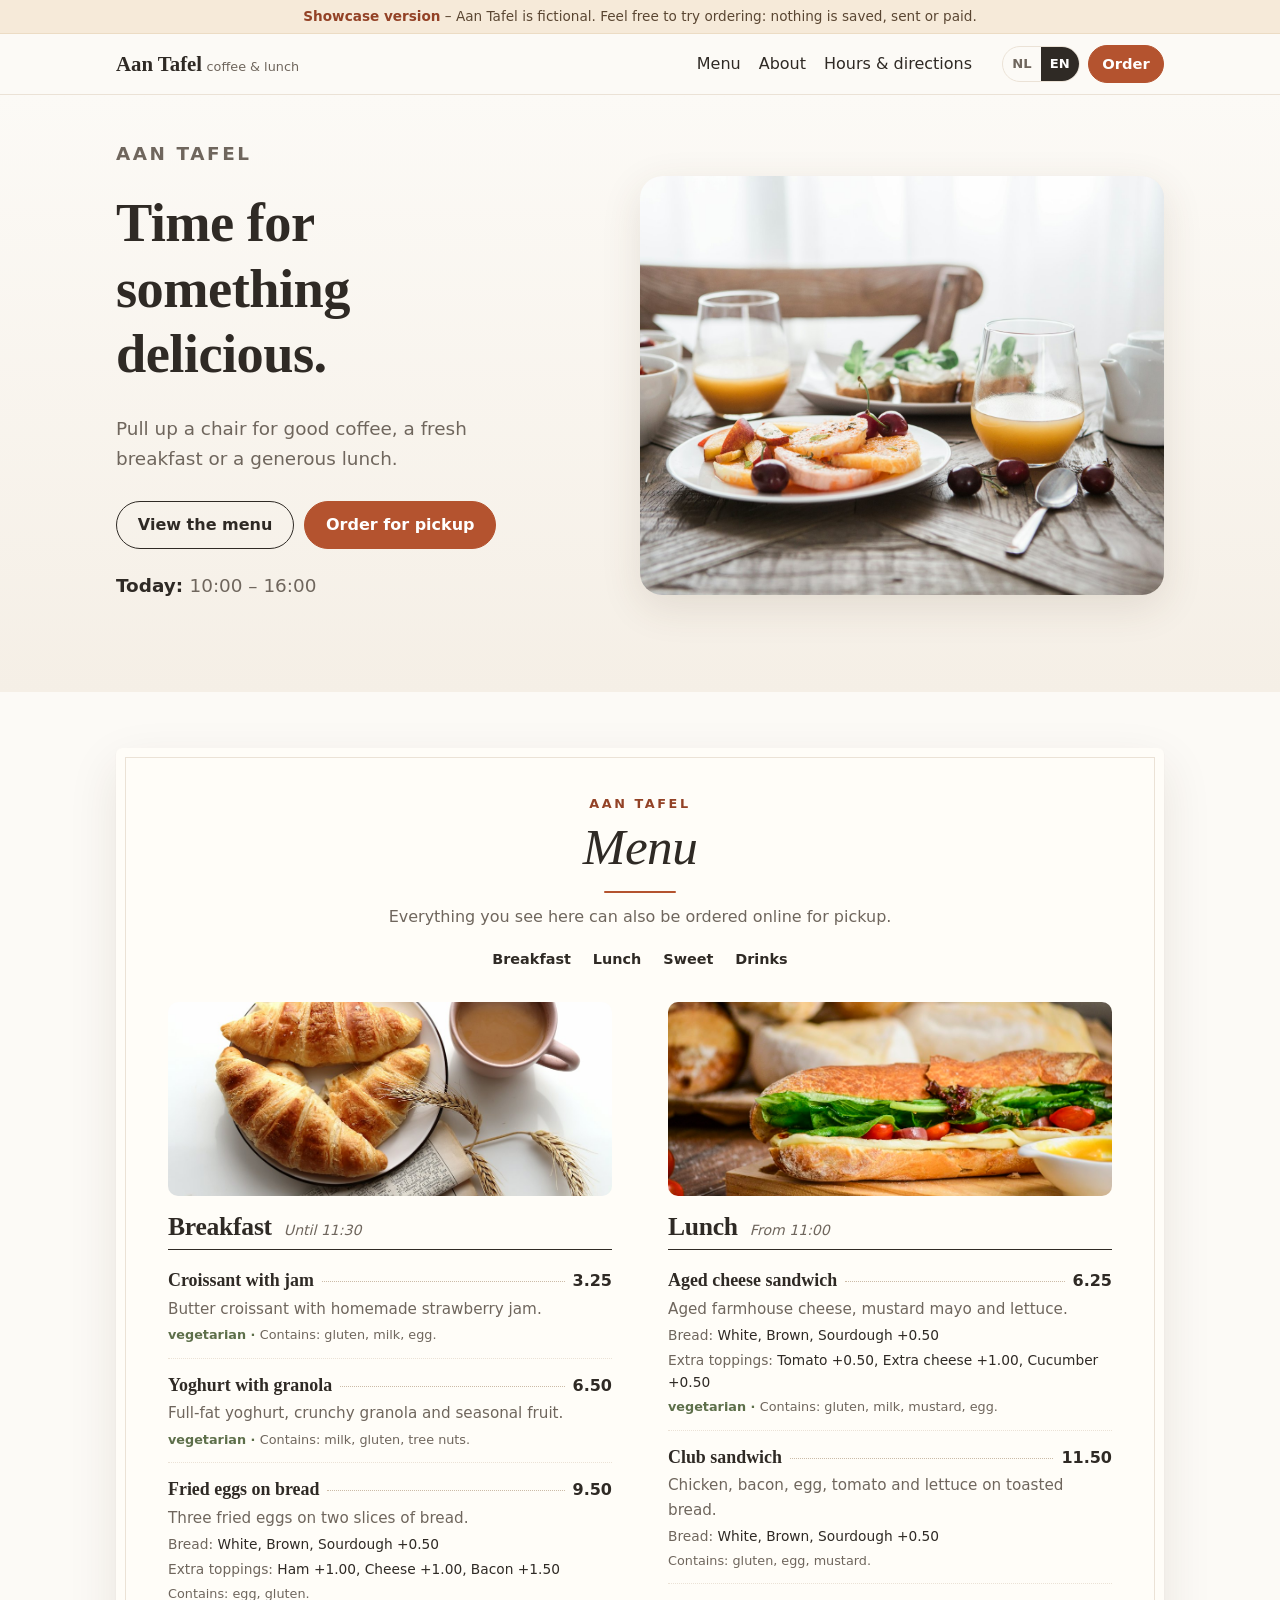
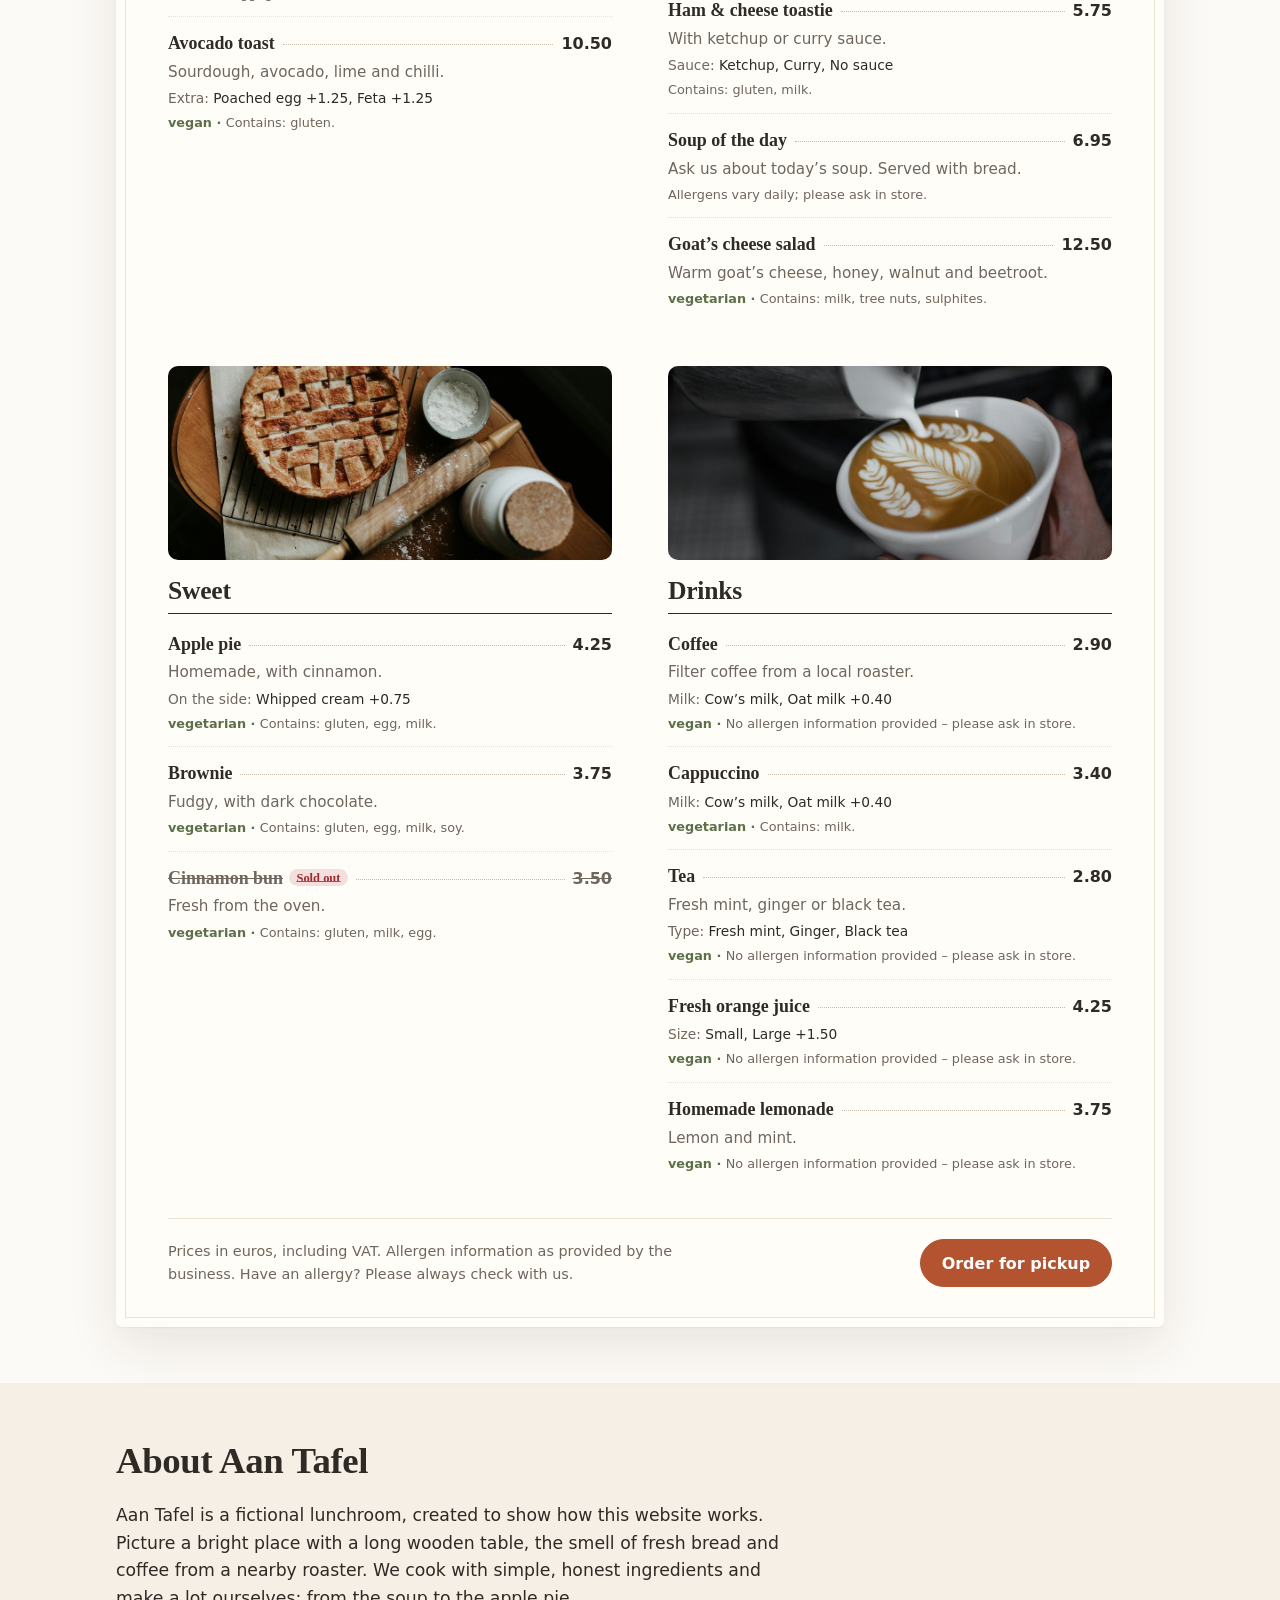
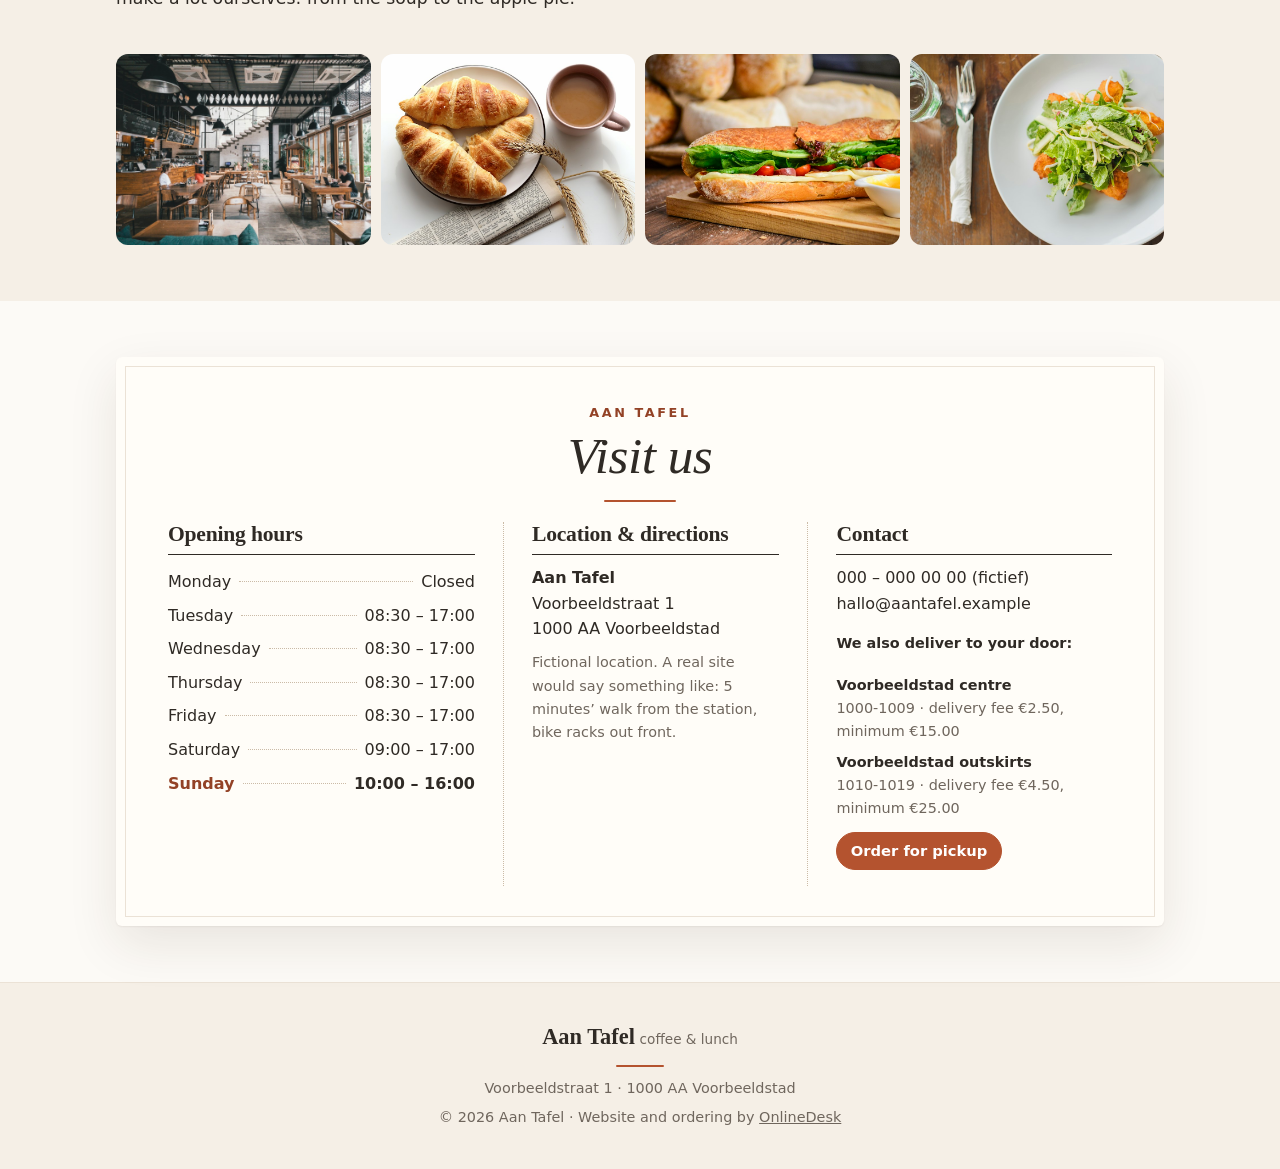
==== index.html @ e5db02d3 "Overgezet van Netlify naar GitHub Pages Co-Authored-By: Claude Opus 5.5 <noreply@anthropic.com>" ====
<!doctype html>
<html lang="nl" class="is-demo">
<head>
  <meta charset="utf-8">
  <meta name="viewport" content="width=device-width, initial-scale=1">
  <title>Aan Tafel – koffie &amp; lunch</title>
  <meta name="description" content="Schuif aan voor goede koffie, een vers ontbijt of een uitgebreide lunch.">
  <meta name="theme-color" content="#faf5ee">
  <link rel="icon" href="./assets/img/favicon.svg" type="image/svg+xml">
  <link rel="stylesheet" href="./assets/css/site.css?v=mvo0zia2">
  <script src="./assets/js/common.js?v=mvo0zia2" defer></script>
  <script src="./assets/js/site.js?v=mvo0zia2" defer></script>
</head>
<body>
  <div id="demo-banner" class="demo-banner" hidden></div>
  <header class="site-header">
    <div class="wrap">
      <a class="brand" data-brand href="./">Aan Tafel</a>
      <nav class="nav" aria-label="Hoofdmenu">
        <a href="#menukaart" data-i18n="nav_menu">Menukaart</a>
        <a href="#over" data-i18n="nav_story">Over ons</a>
        <a href="#info" data-i18n="nav_info">Openingstijden &amp; route</a>
      </nav>
      <div class="header-actions">
        <div class="lang-switch" role="group" aria-label="Taal / Language">
          <button type="button" data-lang="nl" aria-pressed="true">NL</button>
          <button type="button" data-lang="en" aria-pressed="false">EN</button>
        </div>
        <a class="btn btn-primary btn-small" data-href="/bestellen" href="./bestellen" data-i18n="nav_order">Bestellen</a>
      </div>
    </div>
  </header>

  <main>
    <section class="hero" aria-labelledby="hero-title">
      <div class="wrap hero-grid">
        <figure class="hero-photo" id="hero-photo" hidden><img class="hero-img" id="hero-img" alt=""></figure>
        <div>
          <p class="hero-name" id="hero-name">Aan Tafel</p>
          <h1 id="hero-title">Even tijd voor iets lekkers.</h1>
          <p id="hero-intro">Schuif aan voor goede koffie, een vers ontbijt of een uitgebreide lunch.</p>
          <div class="hero-actions">
            <a class="btn" href="#menukaart" data-i18n="btn_menu">Bekijk de menukaart</a>
            <a class="btn btn-primary" data-href="/bestellen" href="./bestellen" data-i18n="btn_order">Bestel voor afhalen</a>
          </div>
          <p class="hero-facts" id="hero-facts"></p>
        </div>
      </div>
    </section>

    <section id="menukaart" aria-labelledby="menu-title">
      <div class="wrap">
        <article class="menu-card">
          <header class="menu-card-head">
            <p class="menu-card-brand" data-brand-plain>Aan Tafel</p>
            <h2 id="menu-title" class="menu-card-title" data-i18n="menu_title">Menukaart</h2>
            <p class="muted" data-i18n="menu_intro"></p>
            <nav class="menu-jump" id="menu-chips" aria-label="Categorieën"></nav>
          </header>
          <div class="menu-columns" id="menu"><p class="muted">…</p></div>
          <footer class="menu-card-foot">
            <p class="small muted"><span data-i18n="prices_note"></span> <span data-i18n="allergens_from_business"></span></p>
            <a class="btn btn-primary" data-href="/bestellen" href="./bestellen" data-i18n="btn_order">Bestel voor afhalen</a>
          </footer>
        </article>
      </div>
    </section>

    <section id="over" class="section-soft" aria-labelledby="story-title">
      <div class="wrap story">
        <div>
          <h2 id="story-title">Over ons</h2>
          <div id="story"></div>
        </div>
        <div>
          <h3 class="sr-only" data-i18n="story_gallery">Sfeerbeelden</h3>
          <div class="gallery" id="gallery"></div>
        </div>
      </div>
    </section>

    <section id="info" class="visit" aria-labelledby="info-title">
      <div class="wrap">
        <article class="menu-card visit-card">
          <header class="menu-card-head">
            <p class="menu-card-brand" data-brand-plain>Aan Tafel</p>
            <h2 id="info-title" class="menu-card-title" data-i18n="visit_title">Kom langs</h2>
          </header>
          <div class="visit-grid">
            <div class="visit-col">
              <h3 class="visit-head" data-i18n="hours">Openingstijden</h3>
              <ul class="hours" id="hours"></ul>
              <div id="closures"></div>
            </div>
            <div class="visit-col">
              <h3 class="visit-head" data-i18n="location">Locatie &amp; route</h3>
              <address id="address"></address>
              <p id="route" class="muted small"></p>
              <p id="route-link"></p>
            </div>
            <div class="visit-col">
              <h3 class="visit-head" data-i18n="contact">Contact</h3>
              <p id="contact"></p>
              <div id="delivery-info"></div>
              <p><a class="btn btn-primary btn-small" data-href="/bestellen" href="./bestellen" data-i18n="btn_order">Bestel voor afhalen</a></p>
            </div>
          </div>
        </article>
      </div>
    </section>
  </main>

  <footer class="site-footer" id="footer"></footer>
</body>
</html>
---- assets/css/site.css ----
/* Aan Tafel – basisstijl. Mobiel eerst; kleuren als variabelen zodat een
   ondernemer de huisstijl op één plek kan aanpassen. */
:root {
  color-scheme: light;
  --bg: #fcfaf6;
  --surface: #ffffff;
  --paper: #fffdf8;
  --soft: #f5efe6;
  --line: #ebe2d6;
  --ink: #2f2a25;
  --muted: #6f665d;
  --accent: #b4532f;
  --accent-dark: #934226;
  --accent-ink: #ffffff;
  --olive: #5d6f4a;
  --ok: #2f6b3a;
  --warn: #8a5a00;
  --error: #a12a2a;
  --radius: 14px;
  --serif: "Iowan Old Style", "Palatino Linotype", Palatino, "Book Antiqua", Georgia, serif;
  --sans: system-ui, -apple-system, "Segoe UI", Roboto, "Helvetica Neue", Arial, sans-serif;
  --shadow: 0 1px 2px rgba(43, 38, 34, .06), 0 6px 20px rgba(43, 38, 34, .06);
}

*, *::before, *::after { box-sizing: border-box; }
html { -webkit-text-size-adjust: 100%; scroll-behavior: smooth; scroll-padding-top: 72px; }
body {
  margin: 0; background: var(--bg); color: var(--ink);
  font: 16px/1.6 var(--sans); overflow-x: hidden;
}
img { max-width: 100%; display: block; }
a { color: var(--accent-dark); }
h1, h2, h3 { font-family: var(--serif); font-weight: 600; line-height: 1.2; margin: 0 0 .5em; letter-spacing: -.01em; }
h1 { font-size: clamp(2rem, 7vw, 3.4rem); }
h2 { font-size: clamp(1.6rem, 5vw, 2.3rem); }
h3 { font-size: 1.15rem; }
p { margin: 0 0 1em; }
.wrap { width: 100%; max-width: 1080px; margin: 0 auto; padding: 0 16px; }
.muted { color: var(--muted); }
.small { font-size: .9rem; }
.hidden, [hidden] { display: none !important; }
.sr-only { position: absolute; width: 1px; height: 1px; overflow: hidden; clip: rect(0 0 0 0); white-space: nowrap; }
:focus-visible { outline: 3px solid var(--accent); outline-offset: 2px; border-radius: 4px; }

/* knoppen */
.btn {
  display: inline-flex; align-items: center; justify-content: center; gap: .5em;
  min-height: 48px; padding: .7em 1.3em; border-radius: 999px;
  border: 1.5px solid var(--ink); background: transparent; color: var(--ink);
  font: 600 1rem/1.2 var(--sans); text-decoration: none; cursor: pointer;
  transition: background .15s, color .15s, border-color .15s;
}
.btn:hover { background: var(--soft); }
.btn-primary { background: var(--accent); border-color: var(--accent); color: var(--accent-ink); }
.btn-primary:hover { background: var(--accent-dark); border-color: var(--accent-dark); }
.btn-ghost { border-color: transparent; }
.btn-small { min-height: 38px; padding: .4em .9em; font-size: .92rem; }
.btn-block { width: 100%; }
.btn[disabled], .btn[aria-disabled="true"] { opacity: .5; cursor: not-allowed; }
.btn-light { border-color: #fff; color: #fff; }
.btn-light:hover { background: rgba(255, 255, 255, .15); }

/* demo-melding */
.demo-banner {
  background: #f6ead9; color: #5a4632; font-size: .85rem; text-align: center;
  padding: .5em 16px; line-height: 1.4; border-bottom: 1px solid #ecdcc4;
}
.demo-banner strong { color: var(--accent-dark); }

/* kop */
.site-header {
  position: sticky; top: 0; z-index: 20; background: rgba(252, 250, 246, .95);
  backdrop-filter: blur(6px); border-bottom: 1px solid var(--line);
}
.site-header .wrap { display: flex; align-items: center; gap: 12px; min-height: 60px; }
.brand { font-family: var(--serif); font-size: 1.3rem; font-weight: 600; color: var(--ink); text-decoration: none; white-space: nowrap; }
.brand small { font-family: var(--sans); font-weight: 400; font-size: .8rem; color: var(--muted); margin-left: .35em; }
.nav { display: none; gap: 18px; margin-left: auto; }
.nav a { color: var(--ink); text-decoration: none; font-weight: 500; }
.nav a:hover { color: var(--accent-dark); }
.header-actions { margin-left: auto; display: flex; align-items: center; gap: 8px; }
.lang-switch { display: inline-flex; border: 1px solid var(--line); border-radius: 999px; overflow: hidden; }
.lang-switch button {
  border: 0; background: transparent; padding: .35em .7em; font: 600 .82rem var(--sans); color: var(--muted); cursor: pointer; min-height: 34px;
}
.lang-switch button[aria-pressed="true"] { background: var(--ink); color: #fff; }
@media (min-width: 820px) {
  .nav { display: flex; }
  .header-actions { margin-left: 18px; }
}

/* eerste scherm */
.hero { background: linear-gradient(180deg, var(--bg), var(--soft)); padding: 16px 0 40px; }
.hero-grid { display: grid; gap: 24px; align-items: center; }
.hero-photo { margin: 0; border-radius: 22px; overflow: hidden; aspect-ratio: 4 / 3; background: var(--soft); box-shadow: 0 12px 40px rgba(80, 55, 30, .12); }
.hero-photo:empty, .hero-photo[hidden] { display: none; }
.hero-img { width: 100%; height: 100%; object-fit: cover; }
.hero-name { font: 600 .85rem var(--sans); letter-spacing: .14em; text-transform: uppercase; margin-bottom: .8em; color: var(--accent-dark); }
.hero h1 { max-width: 14ch; }
.hero p { font-size: 1.15rem; max-width: 36ch; margin-bottom: 1.5em; color: var(--muted); }
.hero-actions { display: flex; flex-wrap: wrap; gap: 10px; }
.hero-facts { display: flex; flex-wrap: wrap; gap: 6px 18px; margin-top: 22px; font-size: .92rem; color: var(--muted); }
.hero-facts strong { color: var(--ink); }
@media (min-width: 860px) {
  .hero { padding: 48px 0 64px; }
  .hero-grid { grid-template-columns: 1fr 1.1fr; gap: 48px; }
  .hero-photo { order: 2; aspect-ratio: 5 / 4; }
}

/* secties */
section { padding: 56px 0; }
.section-soft { background: var(--soft); }
.section-head { margin-bottom: 24px; }
.section-head p { color: var(--muted); max-width: 60ch; }

/* menukaart */
.chips { display: flex; gap: 8px; overflow-x: auto; padding: 4px 0 12px; scrollbar-width: none; }
.chips::-webkit-scrollbar { display: none; }
.chip {
  flex: none; border: 1.5px solid var(--line); background: var(--surface); color: var(--ink);
  border-radius: 999px; padding: .45em 1em; font: 600 .95rem var(--sans); cursor: pointer; min-height: 40px; text-decoration: none;
}
.chip[aria-current="true"], .chip:hover { border-color: var(--ink); }
.menu-cat { margin-top: 28px; }
.menu-cat > h3 { font-size: 1.5rem; margin-bottom: .2em; }
.menu-cat > .muted { margin-bottom: 12px; }
.order-cat { background: var(--surface); border: 1px solid var(--line); border-radius: var(--radius); overflow: hidden; box-shadow: 0 6px 24px rgba(60, 40, 20, .05); }
.order-cat-img { width: 100%; aspect-ratio: 16 / 5; object-fit: cover; display: block; }
.order-cat-head { display: flex; align-items: baseline; gap: 12px; padding: 16px 16px 4px; }
.order-cat-head h3 { margin: 0; font-size: 1.5rem; }
.order-cat-head .muted { font-style: italic; font-size: .9rem; }
.menu-list { list-style: none; margin: 0; padding: 0; display: grid; }
.dish {
  background: var(--surface); border-bottom: 1px solid var(--line);
  padding: 16px; display: flex; gap: 14px; align-items: flex-start;
}
.dish:last-child { border-bottom: 0; }
.dish-img { order: 2; width: 96px; height: 96px; border-radius: 12px; object-fit: cover; flex: none; background: var(--soft); }
@media (min-width: 760px) { .dish-img { width: 120px; height: 120px; } }
.dish-body { flex: 1; min-width: 0; }
.dish-top { display: flex; justify-content: space-between; gap: 10px; align-items: baseline; }
.dish h4 { font: 600 1.05rem/1.3 var(--sans); margin: 0; }
.price { font-weight: 600; white-space: nowrap; }
.dish p { margin: .25em 0 .4em; color: var(--muted); font-size: .95rem; }
.tags { display: flex; flex-wrap: wrap; gap: 6px; margin: .3em 0; }
.tag { font-size: .78rem; padding: .15em .6em; border-radius: 999px; background: var(--soft); color: var(--ink); }
.tag-diet { background: #e7eddc; color: var(--olive); }
.tag-out { background: #f4dede; color: var(--error); font-weight: 600; }
.allergen-line { font-size: .85rem; color: var(--muted); margin: .2em 0 0; }
.dish-actions { margin-top: 10px; }
.dish.is-out { opacity: .75; }
.menu-note { margin-top: 20px; font-size: .9rem; color: var(--muted); }

/* menukaart als gedrukte kaart */
.menu-card {
  background: var(--paper); border-radius: 6px; padding: 28px 18px 24px; position: relative;
  box-shadow: 0 1px 2px rgba(60, 40, 20, .06), 0 18px 50px rgba(60, 40, 20, .10);
  outline: 1px solid var(--line); outline-offset: -10px;
}
@media (min-width: 760px) { .menu-card { padding: 48px 52px 40px; } }
.menu-card-head { text-align: center; max-width: 560px; margin: 0 auto 28px; }
.menu-card-brand { font: 600 .8rem var(--sans); letter-spacing: .2em; text-transform: uppercase; color: var(--accent-dark); margin-bottom: .4em; }
.menu-card-title { font-size: clamp(2.2rem, 8vw, 3.2rem); font-style: italic; font-weight: 500; margin-bottom: .2em; }
.menu-card-title::after { content: ""; display: block; width: 72px; height: 2px; background: var(--accent); margin: 14px auto 0; border-radius: 2px; }
.menu-jump { display: flex; flex-wrap: wrap; justify-content: center; gap: 4px 18px; margin-top: 14px; }
.menu-jump a { font: 600 .9rem var(--sans); color: var(--ink); text-decoration: none; padding: 6px 2px; border-bottom: 1px solid transparent; }
.menu-jump a:hover { border-bottom-color: var(--accent); }
.menu-columns { display: grid; gap: 36px; }
@media (min-width: 900px) { .menu-columns { grid-template-columns: 1fr 1fr; column-gap: 56px; row-gap: 44px; } }
.menu-section-img { width: 100%; aspect-ratio: 16 / 7; object-fit: cover; border-radius: 10px; margin-bottom: 16px; background: var(--soft); }
.menu-section-head { display: flex; align-items: baseline; gap: 12px; border-bottom: 1.5px solid var(--ink); padding-bottom: 6px; margin-bottom: 4px; }
.menu-section-head h3 { font-size: 1.6rem; margin: 0; }
.menu-section-head span { font-size: .88rem; color: var(--muted); font-style: italic; }
.menu-items { list-style: none; margin: 0; padding: 0; }
.menu-item { padding: 12px 0; border-bottom: 1px dotted var(--line); }
.menu-item:last-child { border-bottom: 0; }
.mi-line { display: flex; align-items: baseline; gap: 8px; }
.mi-name { font-family: var(--serif); font-size: 1.12rem; font-weight: 600; }
.mi-dots { flex: 1; border-bottom: 1.5px dotted #cbbba7; transform: translateY(-4px); min-width: 16px; }
.mi-price { font-weight: 600; font-variant-numeric: tabular-nums; white-space: nowrap; }
.mi-desc { margin: 2px 0 0; color: var(--muted); font-size: .95rem; }
.mi-extra { margin: 3px 0 0; font-size: .86rem; color: var(--ink); }
.mi-extra em { font-style: normal; color: var(--muted); }
.mi-meta { margin: 4px 0 0; font-size: .8rem; color: var(--muted); }
.mi-meta .diet { color: var(--olive); font-weight: 600; }
.menu-item.is-out .mi-name, .menu-item.is-out .mi-price { color: var(--muted); text-decoration: line-through; }
.menu-item .tag-out { margin-left: 6px; vertical-align: 2px; }
.menu-card-foot { margin-top: 32px; padding-top: 20px; border-top: 1px solid var(--line); display: flex; flex-wrap: wrap; gap: 14px; align-items: center; justify-content: space-between; }
.menu-card-foot p { margin: 0; max-width: 60ch; }

/* verhaal + sfeer */
.story { display: grid; gap: 24px; }
.story p { font-size: 1.08rem; max-width: 62ch; }
.gallery { display: grid; grid-template-columns: 1fr 1fr; gap: 10px; }
.gallery img { width: 100%; aspect-ratio: 4 / 3; object-fit: cover; border-radius: 12px; background: var(--soft); }
@media (min-width: 760px) { .gallery { grid-template-columns: repeat(4, 1fr); } }

/* kom langs: zelfde papieren kaart als de menukaart */
.card { background: var(--surface); border: 1px solid var(--line); border-radius: var(--radius); padding: 20px; }
.visit .menu-card-head { margin-bottom: 20px; }
.visit-grid { display: grid; gap: 28px; }
@media (min-width: 860px) {
  .visit-grid { grid-template-columns: 1.1fr 1fr 1fr; gap: 0; }
  .visit-col { padding: 0 28px; }
  .visit-col:first-child { padding-left: 0; }
  .visit-col:last-child { padding-right: 0; }
  .visit-col + .visit-col { border-left: 1px dotted #cbbba7; }
}
.visit-head { font-size: 1.35rem; border-bottom: 1.5px solid var(--ink); padding-bottom: 6px; margin-bottom: 10px; }
.visit address { font-style: normal; margin-bottom: .6em; line-height: 1.6; }
.hours { list-style: none; margin: 0 0 8px; padding: 0; }
.hours li { padding: 4px 0; }
.hours .mi-dots { transform: translateY(-5px); }
.hours li.today { font-weight: 700; }
.hours li.today span:first-child { color: var(--accent-dark); }

/* voettekst */
.site-footer { padding: 36px 0 40px; background: var(--soft); border-top: 1px solid var(--line); font-size: .9rem; color: var(--muted); text-align: center; }
.site-footer .wrap { display: grid; gap: 6px; justify-items: center; }
.footer-brand { font-family: var(--serif); font-size: 1.4rem; font-weight: 600; color: var(--ink); }
.footer-brand small { font-family: var(--sans); font-size: .85rem; font-weight: 400; color: var(--muted); margin-left: .35em; }
.footer-line::before { content: ""; display: block; width: 48px; height: 2px; background: var(--accent); border-radius: 2px; margin: 4px auto 10px; }
.site-footer a { color: var(--muted); }
.cart-bar ~ .site-footer { padding-bottom: 110px; }
@media (min-width: 980px) { .cart-bar ~ .site-footer { padding-bottom: 40px; } }

/* meldingen */
.notice { background: #fff6e0; border: 1px solid #ecd49a; color: #4d3a00; border-radius: 12px; padding: 12px 14px; margin: 12px 0; }
.alert { background: #fbe9e9; border: 1px solid #e7b9b9; color: #6d1717; border-radius: 12px; padding: 12px 14px; margin: 12px 0; }
.success { background: #e7f2e6; border: 1px solid #b6d7b4; color: #1f4a26; border-radius: 12px; padding: 12px 14px; margin: 12px 0; }

/* bestellen */
.order-head { padding: 28px 0 8px; }
.order-layout { display: grid; gap: 24px; padding-bottom: 120px; }
@media (min-width: 980px) {
  .order-layout { grid-template-columns: minmax(0, 1fr) 360px; align-items: start; }
  .cart-panel { position: sticky; top: 76px; }
  .cart-bar { display: none !important; }
}
.sticky-chips { position: sticky; top: 60px; z-index: 10; background: var(--bg); padding-top: 8px; }
.cart-panel { background: var(--surface); border: 1px solid var(--line); border-radius: var(--radius); padding: 18px; }
@media (max-width: 979px) {
  .cart-panel { display: none; }
  .cart-panel.open { display: block; position: fixed; inset: 0; z-index: 40; border-radius: 0; overflow-y: auto; padding: 18px 16px 100px; }
}
.cart-panel-head { display: flex; justify-content: space-between; align-items: center; gap: 10px; }
.cart-lines { list-style: none; margin: 12px 0; padding: 0; }
.cart-line { border-bottom: 1px solid var(--line); padding: 12px 0; }
.cart-line-top { display: flex; justify-content: space-between; gap: 10px; }
.cart-line .opts { font-size: .88rem; color: var(--muted); }
.cart-line-actions { display: flex; align-items: center; gap: 8px; margin-top: 8px; flex-wrap: wrap; }
.cart-line.has-error { background: #fbe9e9; }
.qty { display: inline-flex; align-items: center; border: 1px solid var(--line); border-radius: 999px; }
.qty button { width: 40px; height: 40px; border: 0; background: transparent; font-size: 1.2rem; cursor: pointer; color: var(--ink); }
.qty span { min-width: 2ch; text-align: center; font-weight: 600; }
.totals { width: 100%; border-collapse: collapse; margin: 8px 0; }
.totals td { padding: .25em 0; }
.totals td:last-child { text-align: right; }
.totals .grand td { font-weight: 700; font-size: 1.1rem; border-top: 1px solid var(--line); padding-top: .5em; }
.cart-bar {
  position: fixed; left: 0; right: 0; bottom: 0; z-index: 30; padding: 10px 16px calc(10px + env(safe-area-inset-bottom));
  background: var(--surface); border-top: 1px solid var(--line); box-shadow: 0 -4px 18px rgba(0, 0, 0, .06);
}
.steps { display: flex; gap: 6px; font-size: .85rem; color: var(--muted); margin: 6px 0 14px; }
.steps span[aria-current="step"] { color: var(--ink); font-weight: 700; }

/* formulieren */
.field { margin-bottom: 14px; }
.field label, .field legend { display: block; font-weight: 600; margin-bottom: 4px; }
.field .hint { font-size: .85rem; color: var(--muted); }
input[type=text], input[type=email], input[type=tel], input[type=number], input[type=password], input[type=date], input[type=time], select, textarea {
  width: 100%; min-height: 46px; padding: .6em .8em; border: 1.5px solid var(--line); border-radius: 10px;
  background: #fff; color: var(--ink); font: 1rem var(--sans);
}
textarea { min-height: 80px; resize: vertical; }
input:focus, select:focus, textarea:focus { border-color: var(--ink); outline: none; }
.field.invalid input, .field.invalid select { border-color: var(--error); }
.field .err { color: var(--error); font-size: .88rem; margin-top: 4px; }
fieldset { border: 0; padding: 0; margin: 0 0 14px; }
.choice { display: flex; align-items: center; gap: 10px; padding: 10px 12px; border: 1.5px solid var(--line); border-radius: 10px; margin-bottom: 8px; cursor: pointer; background: #fff; }
.choice:has(input:checked) { border-color: var(--ink); }
.choice input { width: 20px; height: 20px; accent-color: var(--accent); flex: none; }
.choice .grow { flex: 1; }
.choice.disabled { opacity: .5; cursor: not-allowed; }
.slot-grid { display: grid; grid-template-columns: repeat(auto-fill, minmax(84px, 1fr)); gap: 8px; }
.slot-grid button { min-height: 44px; border: 1.5px solid var(--line); background: #fff; border-radius: 10px; font: 600 .95rem var(--sans); cursor: pointer; color: var(--ink); }
.slot-grid button[aria-pressed="true"] { background: var(--ink); color: #fff; border-color: var(--ink); }
.slot-grid button:disabled { text-decoration: line-through; color: var(--muted); cursor: not-allowed; background: var(--soft); }

/* dialoog */
dialog {
  border: 0; padding: 0; width: 100%; max-width: 560px; max-height: 92vh; border-radius: 18px 18px 0 0;
  margin: auto auto 0; background: var(--surface); color: var(--ink);
}
@media (min-width: 640px) { dialog { border-radius: 18px; margin: auto; } }
dialog::backdrop { background: rgba(30, 22, 16, .55); }
.dialog-inner { padding: 20px 18px 0; overflow-y: auto; max-height: calc(92vh - 84px); }
.dialog-foot { padding: 14px 18px calc(14px + env(safe-area-inset-bottom)); border-top: 1px solid var(--line); display: flex; gap: 10px; align-items: center; background: var(--surface); }
.dialog-close { float: right; border: 0; background: var(--soft); width: 40px; height: 40px; border-radius: 50%; font-size: 1.3rem; cursor: pointer; }

/* status */
.status-card { max-width: 640px; margin: 28px auto 120px; }
.status-pill { display: inline-block; padding: .3em .9em; border-radius: 999px; font-weight: 700; font-size: .9rem; background: var(--soft); }
.status-pill.ok { background: #e1efdf; color: var(--ok); }
.status-pill.warn { background: #fff1d6; color: var(--warn); }
.status-pill.err { background: #fbe1e1; color: var(--error); }
.order-number { font-family: var(--serif); font-size: 2rem; font-weight: 600; }
dl.facts { display: grid; grid-template-columns: max-content 1fr; gap: 6px 16px; margin: 12px 0; }
dl.facts dt { color: var(--muted); }
dl.facts dd { margin: 0; font-weight: 600; }
.spinner { width: 18px; height: 18px; border: 3px solid var(--line); border-top-color: var(--accent); border-radius: 50%; display: inline-block; animation: spin 1s linear infinite; vertical-align: -3px; }
@keyframes spin { to { transform: rotate(360deg); } }
@media (prefers-reduced-motion: reduce) { .spinner { animation: none; } html { scroll-behavior: auto; } }

/* testbetaalprovider */
body.sim { background: #e9eef5; font-family: var(--sans); }
.sim-card { max-width: 480px; margin: 40px auto; background: #fff; border-radius: 16px; padding: 24px 20px; box-shadow: var(--shadow); }
.sim-badge { display: inline-block; background: #1d3b66; color: #fff; font-size: .75rem; font-weight: 700; letter-spacing: .08em; padding: .3em .7em; border-radius: 6px; }
.sim-dl { display: grid; grid-template-columns: max-content 1fr; gap: 6px 14px; }
.sim-dl dd { margin: 0; font-weight: 600; }
.sim-actions { display: grid; gap: 8px; margin: 16px 0; }

.flex-1 { flex: 1; }
.cart-panel h2 { font-size: 1.35rem; margin: 0; }
.order-layout section { padding: 0; }
#checkout-view { padding-top: 8px; }
.menu-card section { padding: 0; }

/* afhalen of bezorgen */
.mode-switch { display: grid; grid-template-columns: 1fr 1fr; gap: 8px; }
.mode-switch .choice { flex-direction: column; align-items: flex-start; gap: 2px; margin: 0; }
.mode-switch .choice input { position: absolute; opacity: 0; pointer-events: none; }
.mode-switch .choice:has(input:checked) { border-color: var(--accent); background: #fdf3ee; box-shadow: 0 0 0 1px var(--accent); }
.mode-switch .choice:has(input:focus-visible) { outline: 3px solid var(--accent); outline-offset: 2px; }
.mode-switch strong { font-size: 1.05rem; }
.addr-grid { display: grid; grid-template-columns: 1fr 1fr; gap: 0 10px; }
.addr-grid .field { margin-bottom: 10px; }
.addr-wide { grid-column: 1 / -1; }
@media (min-width: 640px) { .addr-wide { grid-column: auto; } }
.zone-info { margin: 4px 0 0; font-size: .92rem; }
.zone-info.ok { color: var(--ok); }
.zone-info.err { color: var(--error); }
.mode-badge { display: inline-block; font-size: .78rem; font-weight: 700; padding: .15em .6em; border-radius: 999px; background: var(--soft); }
.mode-badge.delivery { background: #e7eddc; color: var(--olive); }

/* Kop op smalle schermen: knoppen op één regel, ondertitel weg voor ruimte. */
.header-actions .btn { white-space: nowrap; }
@media (max-width: 430px) {
  .site-header .brand small { display: none; }
  .site-header .wrap { gap: 8px; }
}

/* Een fieldset is standaard minstens zo breed als zijn inhoud; dan duwt een rij
   dagknoppen de pagina breder dan het scherm. Zo krimpt hij mee en scrollt de rij. */
fieldset { min-width: 0; min-inline-size: 0; }
/* Keuzevakjes binnen een veldgroep blijven flex (niet de blokopmaak van gewone labels). */
.field label.choice { display: flex; margin-bottom: 8px; }
.mode-switch .choice { margin-bottom: 0; }
.mode-switch .choice > * { min-width: 0; }
.addr-grid > .field { min-width: 0; }
/* Rasterkolom van de bestelpagina blijft schermbreed; brede rijen (dagknoppen) scrollen binnen zichzelf. */
.order-layout { grid-template-columns: minmax(0, 1fr); }
.order-layout > * { min-width: 0; }
@media (min-width: 980px) { .order-layout { grid-template-columns: minmax(0, 1fr) 360px; } }
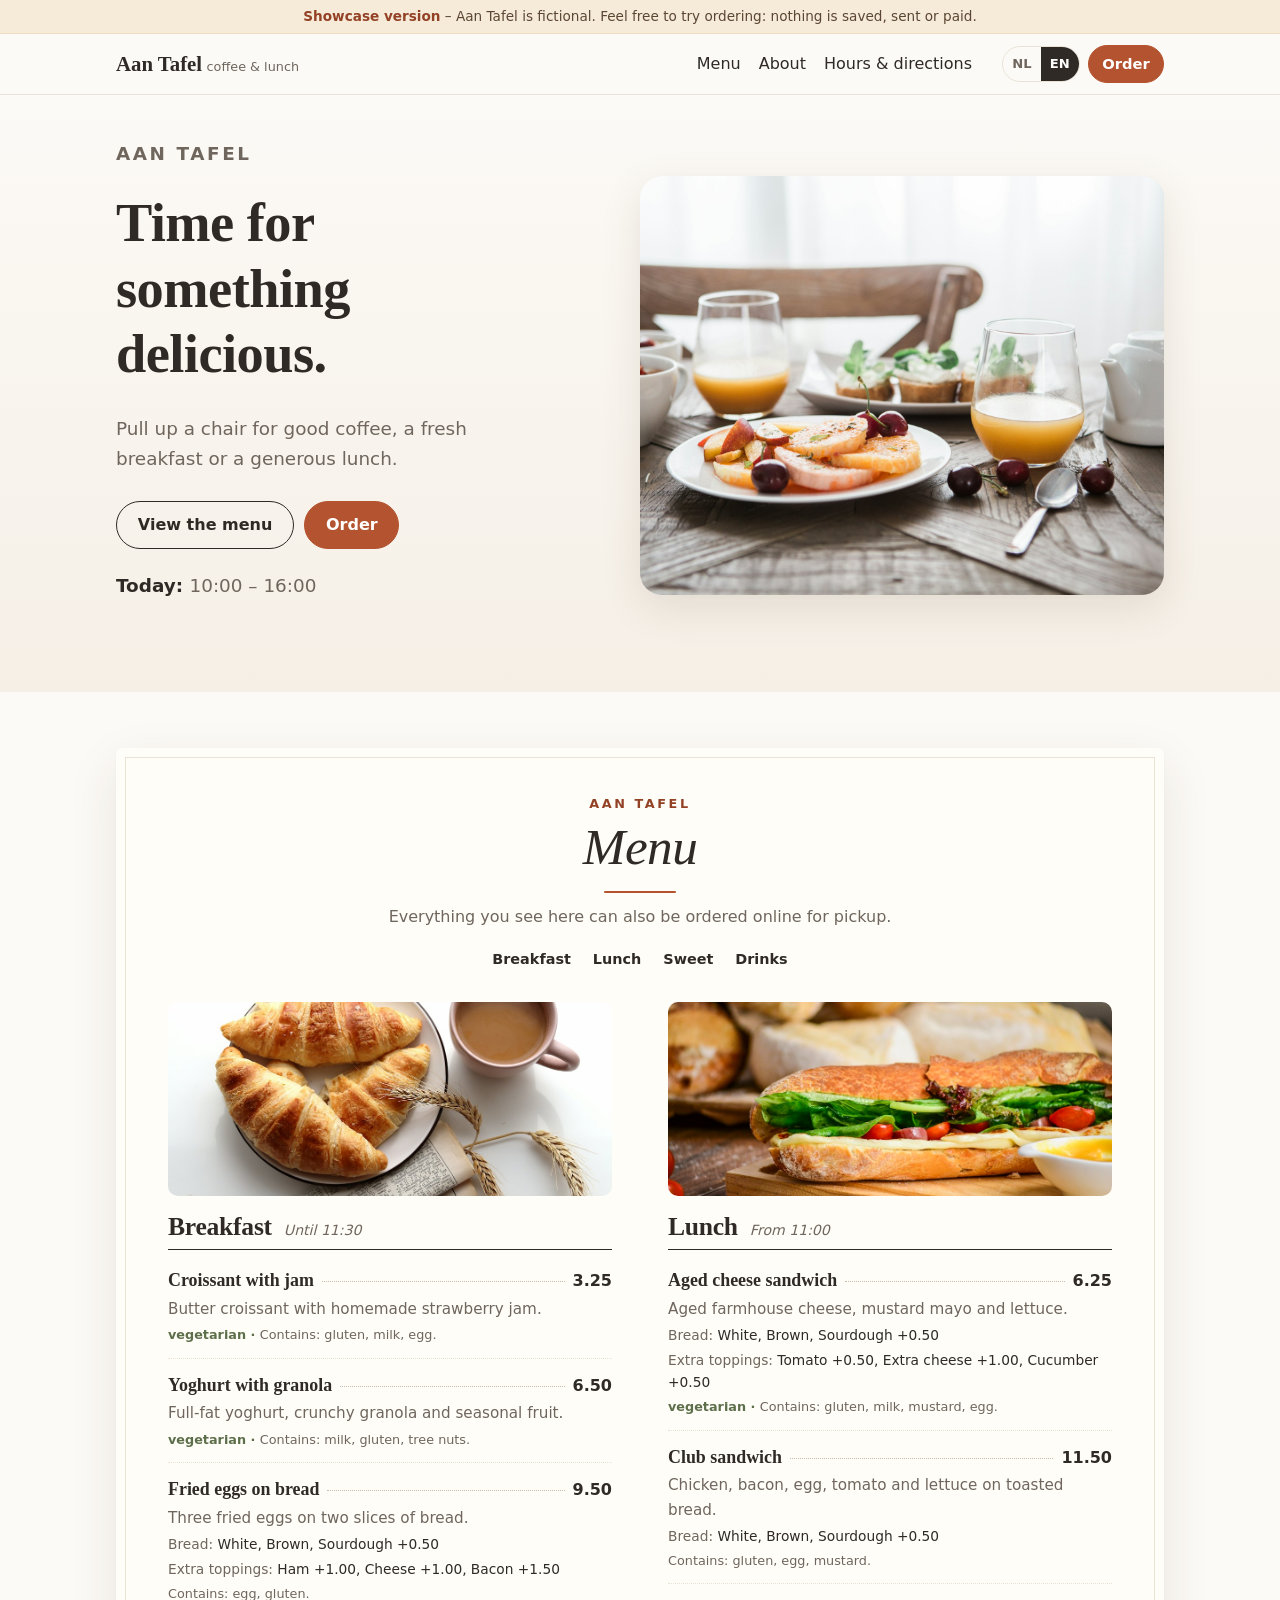
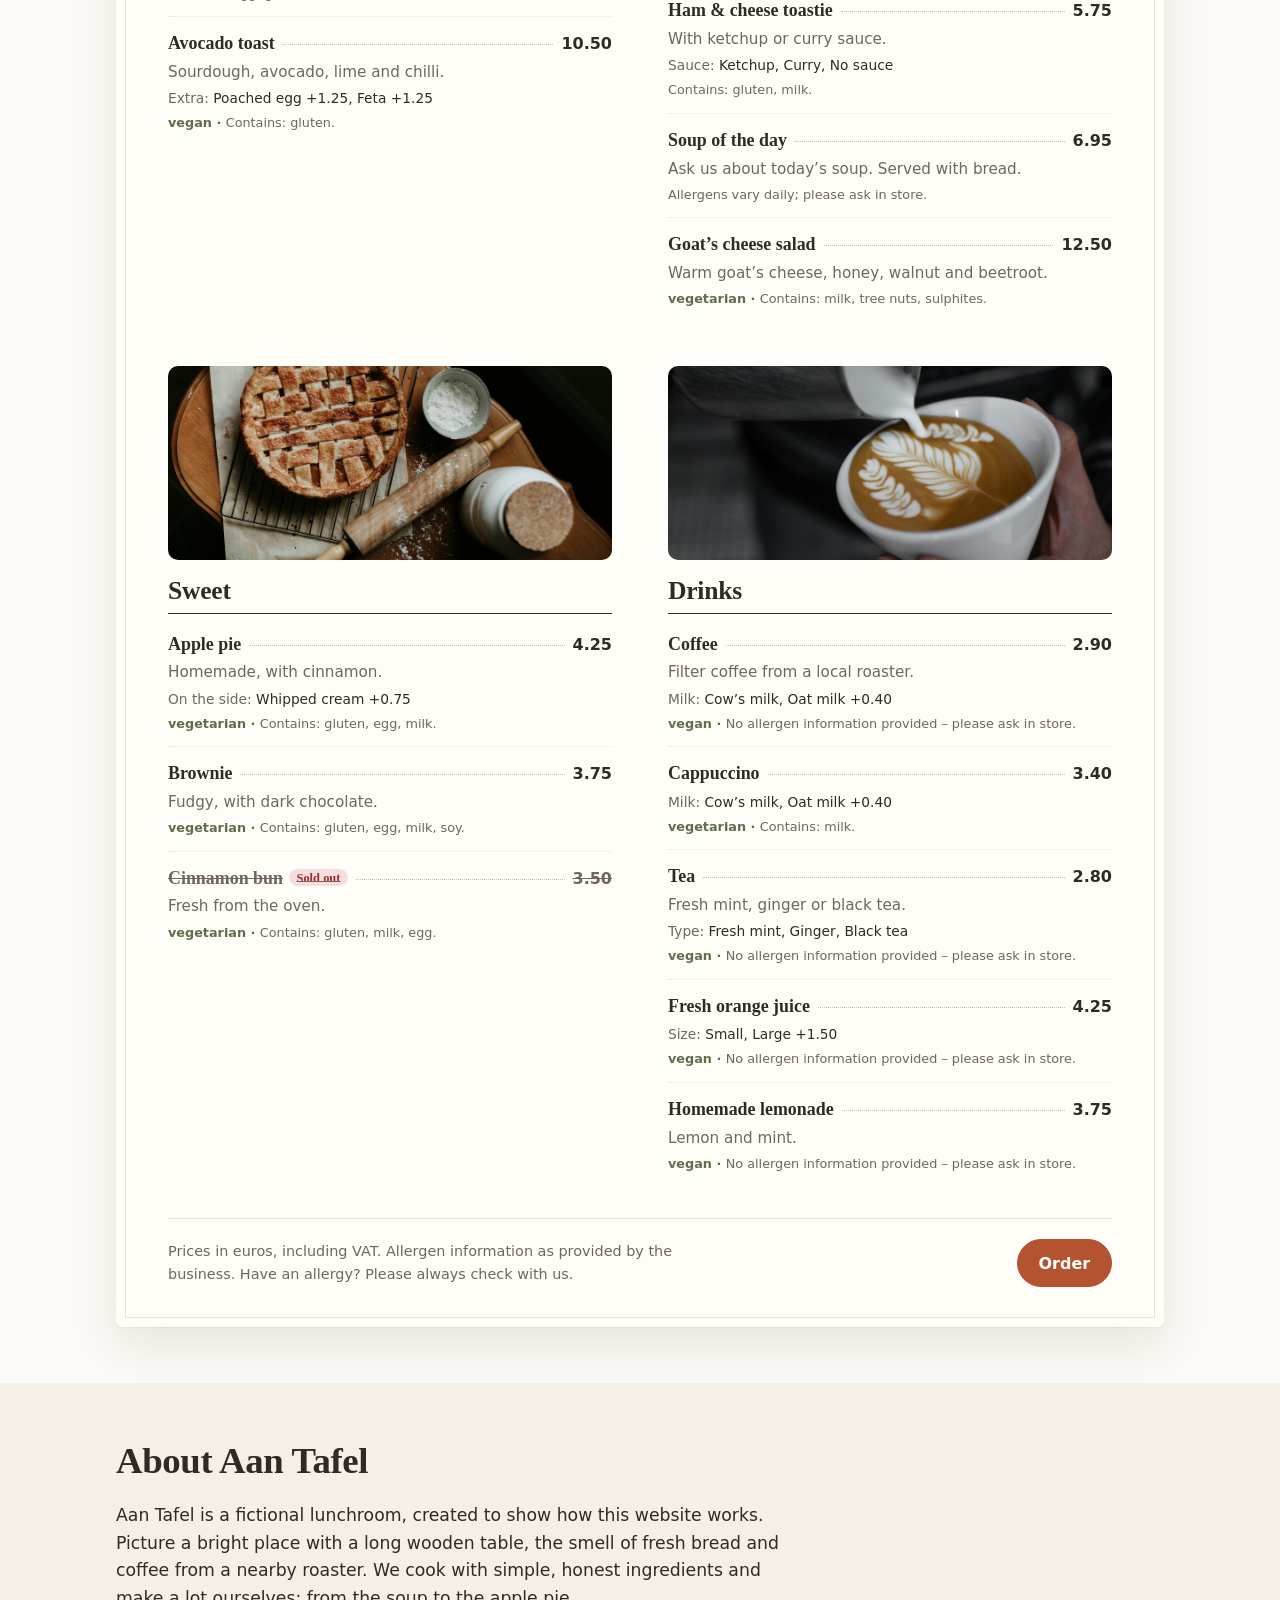
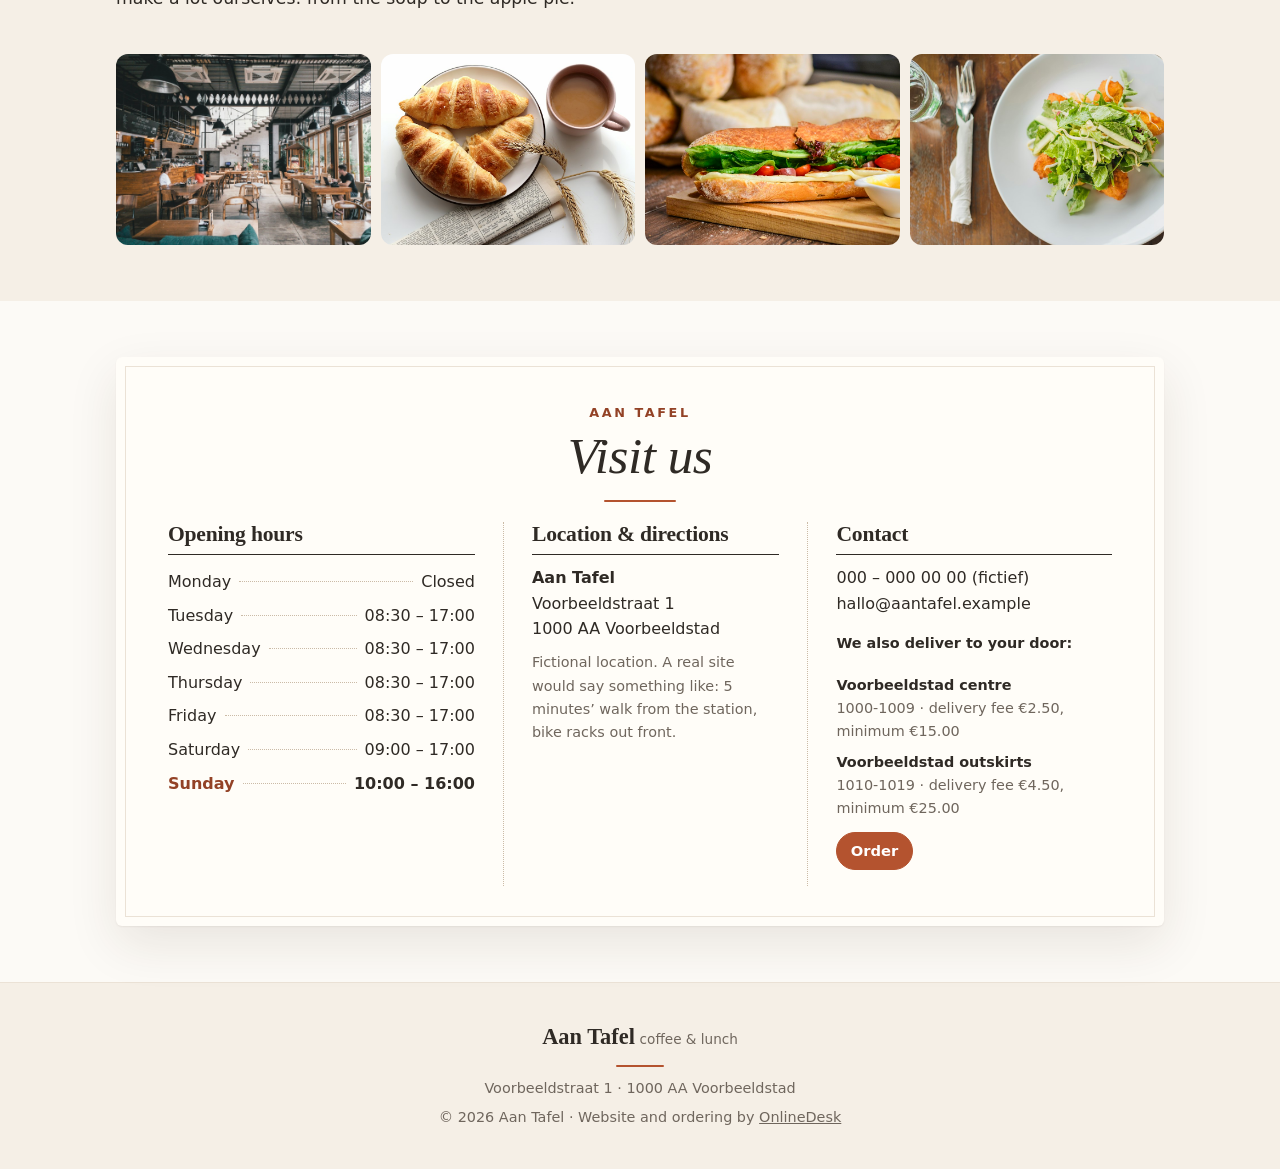
==== commit 75a86f15: "Bestelknop-bedrag, foutmelding bezorgtijd en eerdere keuze afhalen/bezorgen - Bedrag op 'Bestelling " ====
--- a/index.html
+++ b/index.html
@@ -7,9 +7,9 @@
   <meta name="description" content="Schuif aan voor goede koffie, een vers ontbijt of een uitgebreide lunch.">
   <meta name="theme-color" content="#faf5ee">
   <link rel="icon" href="./assets/img/favicon.svg" type="image/svg+xml">
-  <link rel="stylesheet" href="./assets/css/site.css?v=mvo0zia2">
-  <script src="./assets/js/common.js?v=mvo0zia2" defer></script>
-  <script src="./assets/js/site.js?v=mvo0zia2" defer></script>
+  <link rel="stylesheet" href="./assets/css/site.css?v=mw5dnq06">
+  <script src="./assets/js/common.js?v=mw5dnq06" defer></script>
+  <script src="./assets/js/site.js?v=mw5dnq06" defer></script>
 </head>
 <body>
   <div id="demo-banner" class="demo-banner" hidden></div>
--- a/assets/css/site.css
+++ b/assets/css/site.css
@@ -362,3 +362,7 @@
 .order-layout { grid-template-columns: minmax(0, 1fr); }
 .order-layout > * { min-width: 0; }
 @media (min-width: 980px) { .order-layout { grid-template-columns: minmax(0, 1fr) 360px; } }
+/* Keuze afhalen/bezorgen en postcodecheck boven het menu */
+.early-mode { margin-top: 12px; }
+.early-mode .field { margin: 12px 0 0; }
+.early-mode .mode-switch[hidden] + .field { margin-top: 0; }
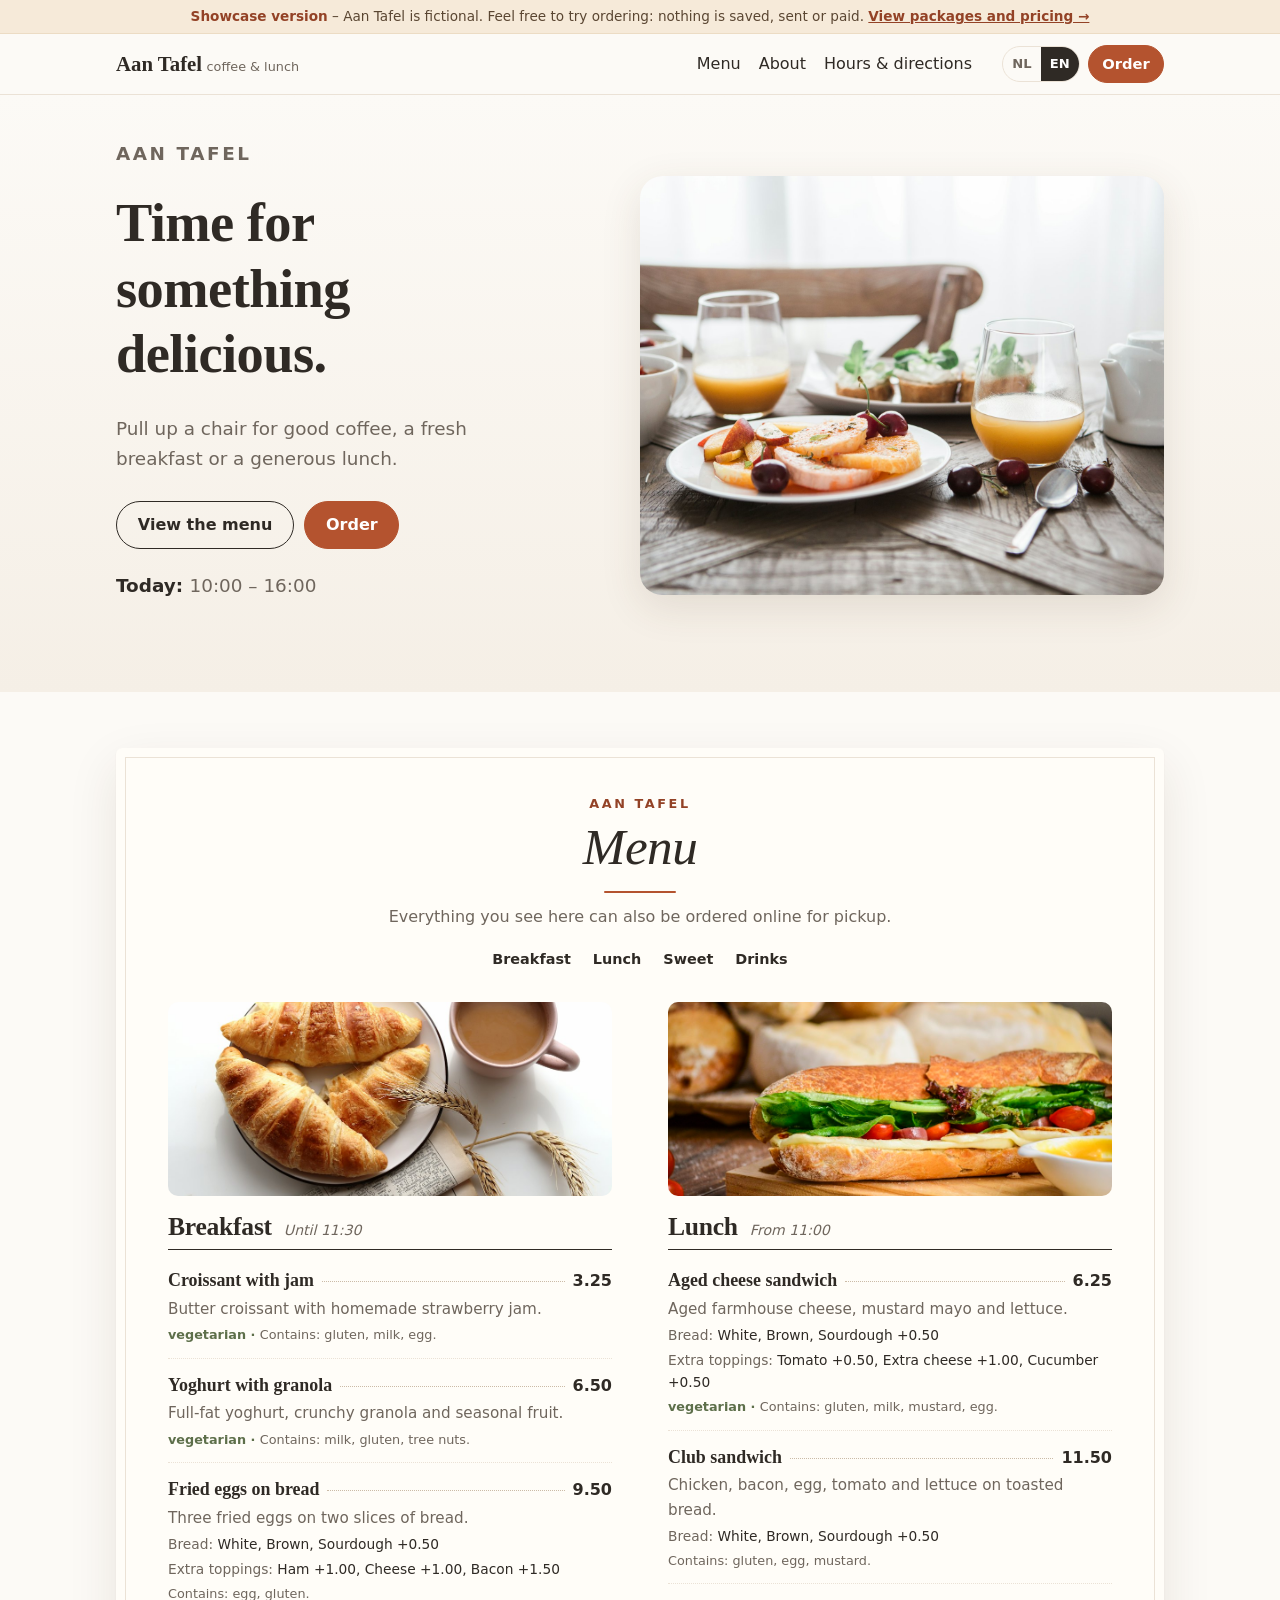
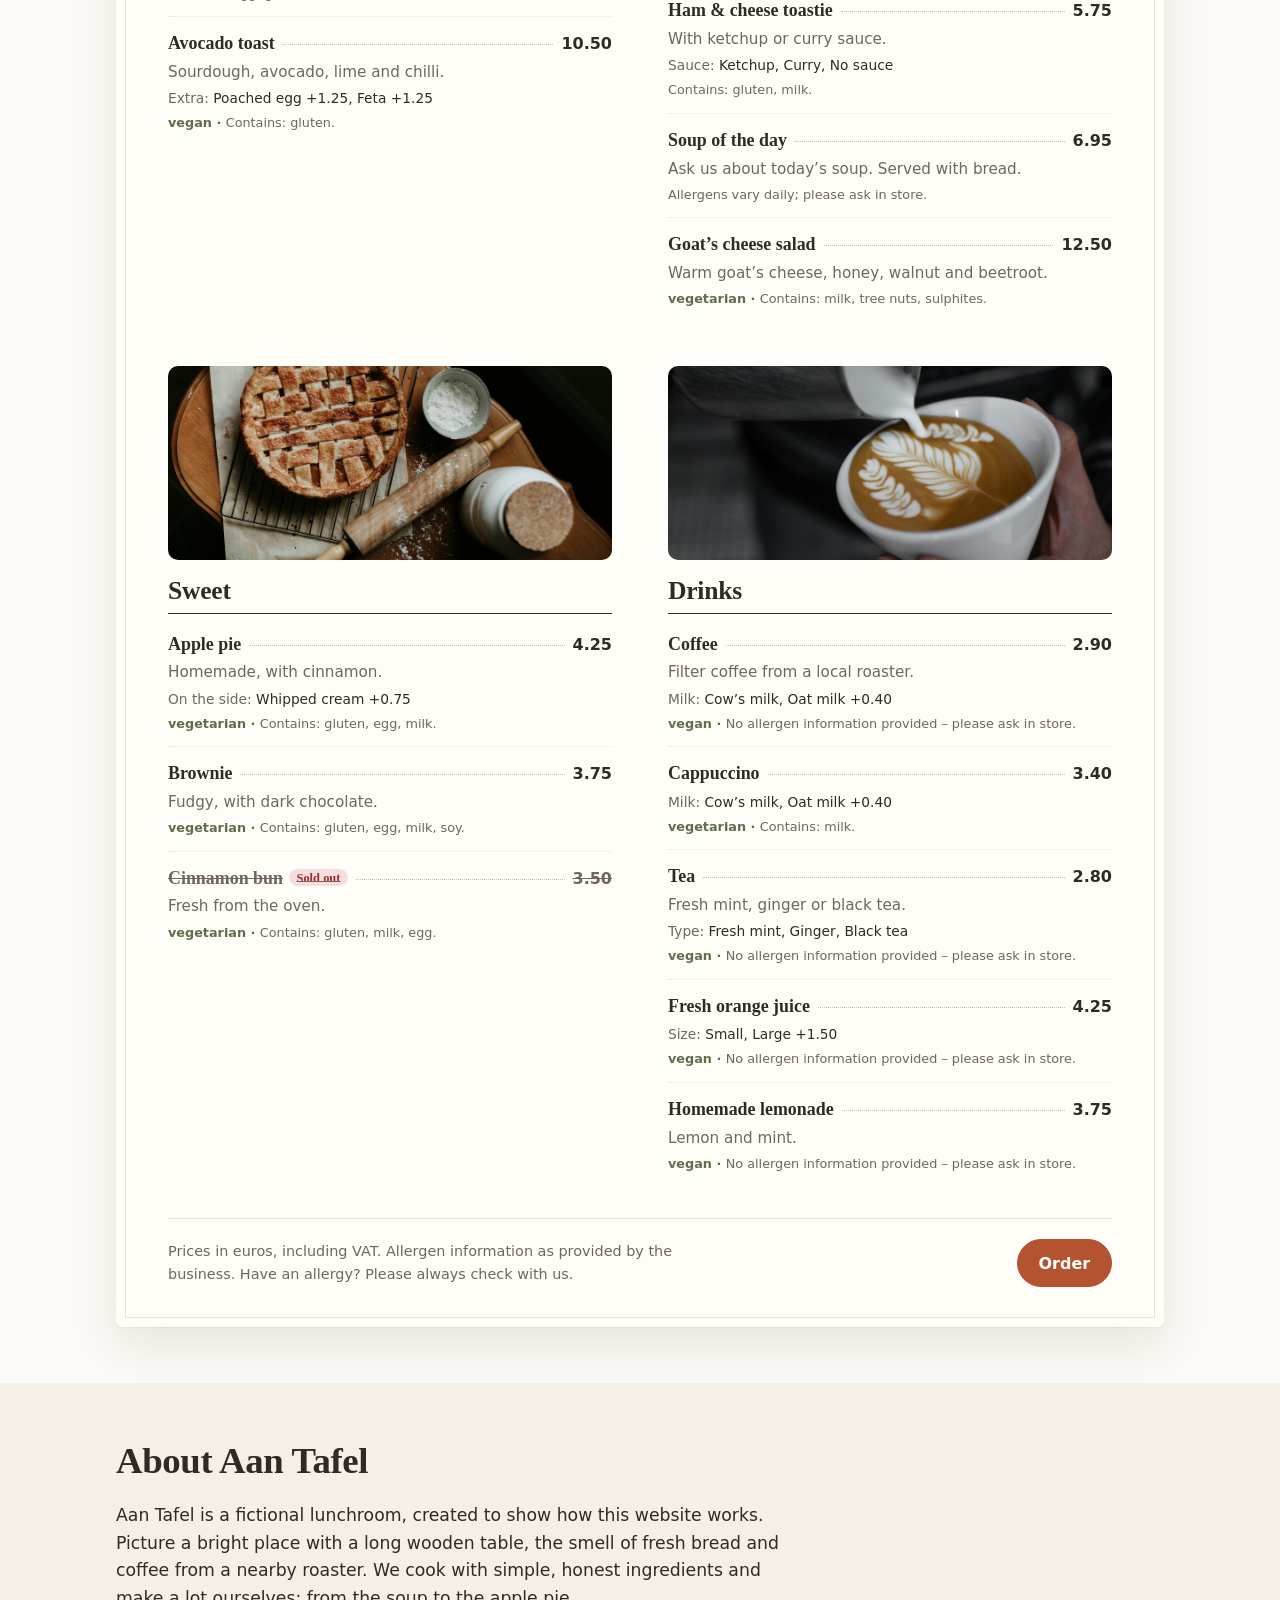
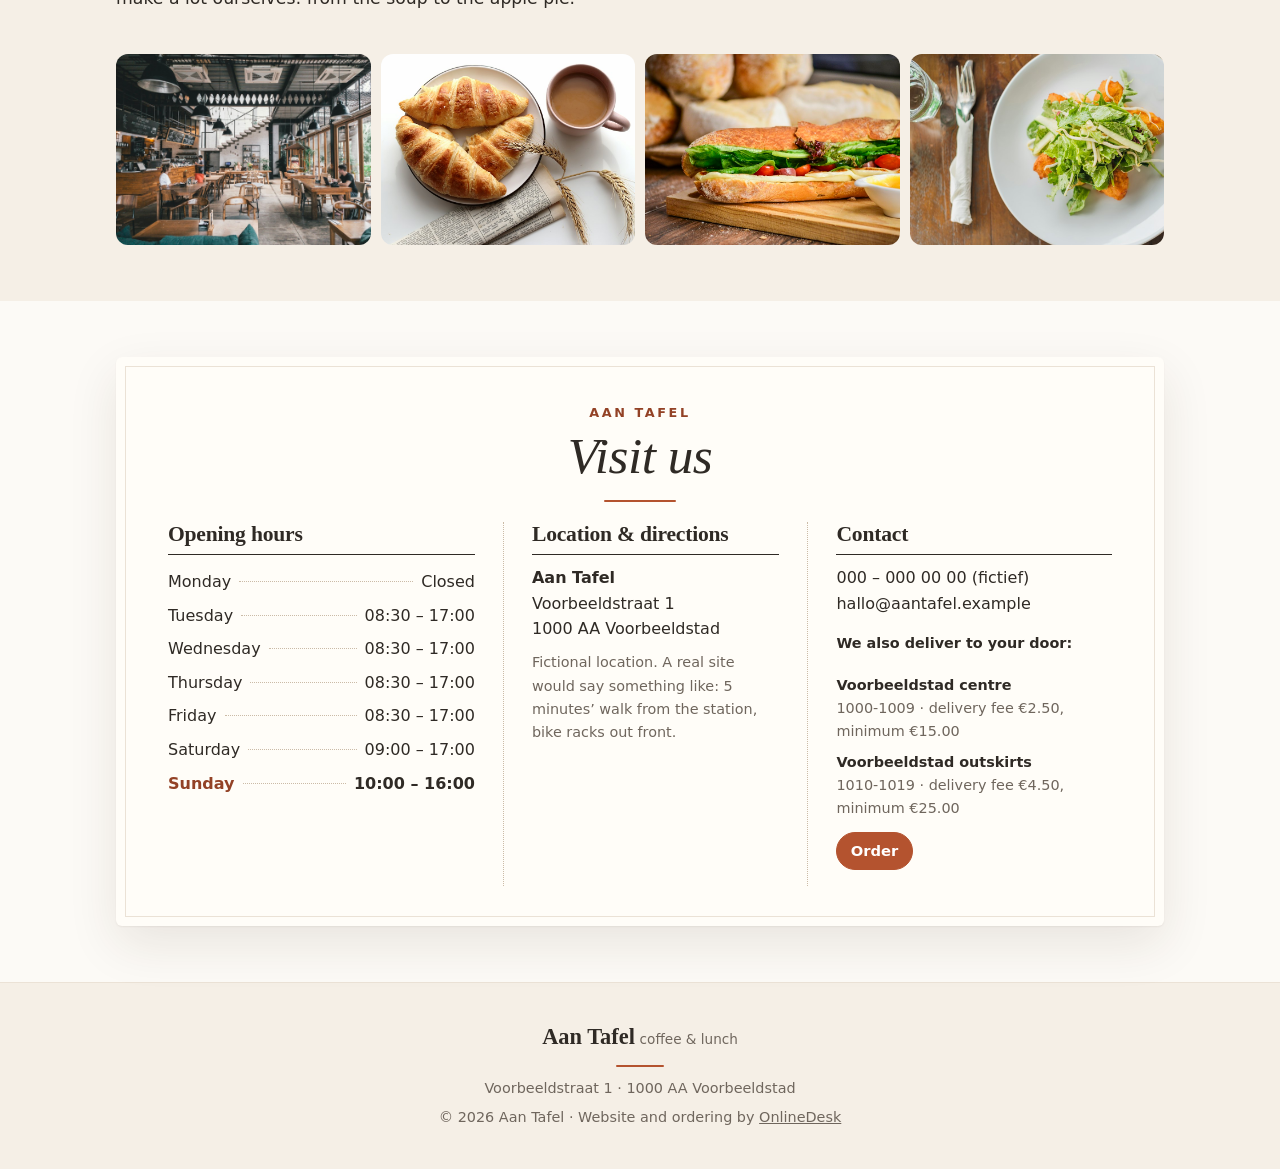
==== commit 6004403c: "Link naar pakketten en prijzen op OnlineDesk in de demobalk Co-Authored-By: Claude Opus 5.5 <noreply" ====
--- a/index.html
+++ b/index.html
@@ -7,9 +7,9 @@
   <meta name="description" content="Schuif aan voor goede koffie, een vers ontbijt of een uitgebreide lunch.">
   <meta name="theme-color" content="#faf5ee">
   <link rel="icon" href="./assets/img/favicon.svg" type="image/svg+xml">
-  <link rel="stylesheet" href="./assets/css/site.css?v=mw5dnq06">
-  <script src="./assets/js/common.js?v=mw5dnq06" defer></script>
-  <script src="./assets/js/site.js?v=mw5dnq06" defer></script>
+  <link rel="stylesheet" href="./assets/css/site.css?v=mw5e6uc8">
+  <script src="./assets/js/common.js?v=mw5e6uc8" defer></script>
+  <script src="./assets/js/site.js?v=mw5e6uc8" defer></script>
 </head>
 <body>
   <div id="demo-banner" class="demo-banner" hidden></div>
--- a/assets/css/site.css
+++ b/assets/css/site.css
@@ -66,6 +66,7 @@
   padding: .5em 16px; line-height: 1.4; border-bottom: 1px solid #ecdcc4;
 }
 .demo-banner strong { color: var(--accent-dark); }
+.demo-banner a { color: var(--accent-dark); font-weight: 700; white-space: nowrap; }
 
 /* kop */
 .site-header {
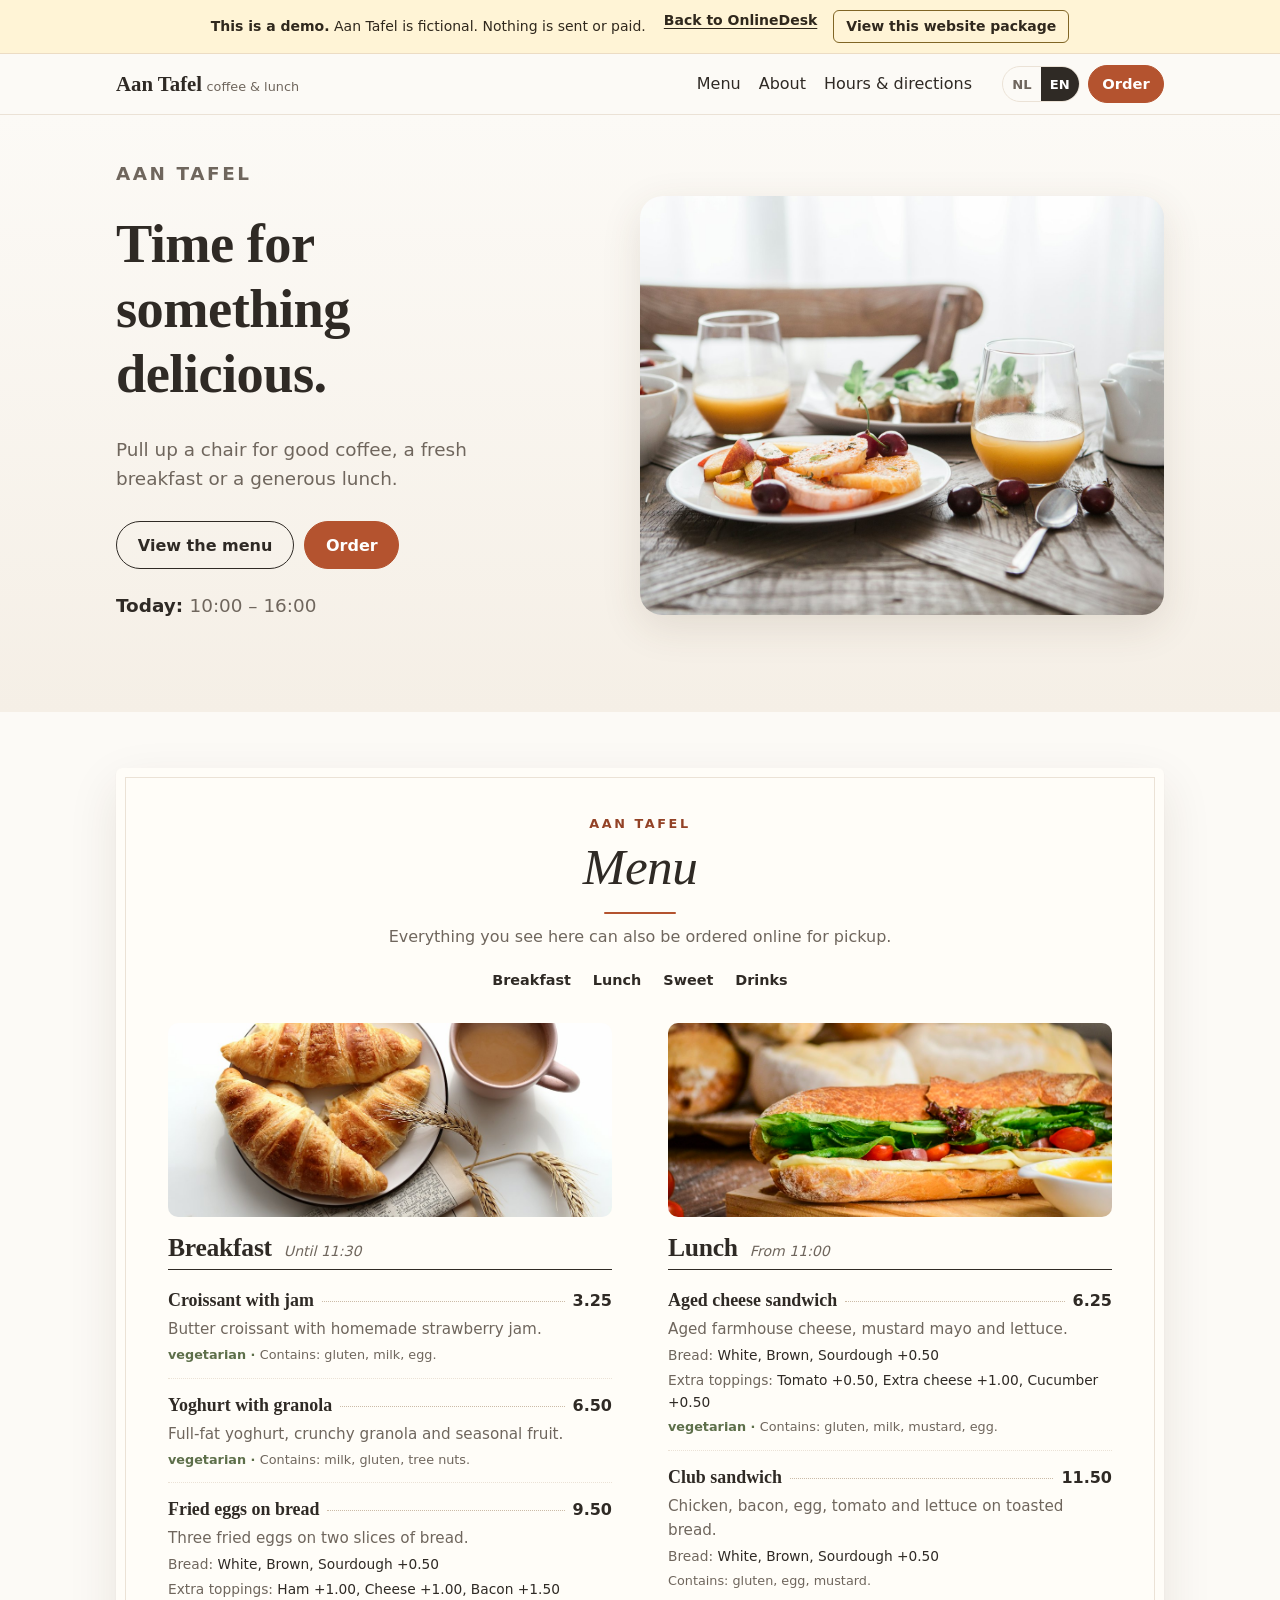
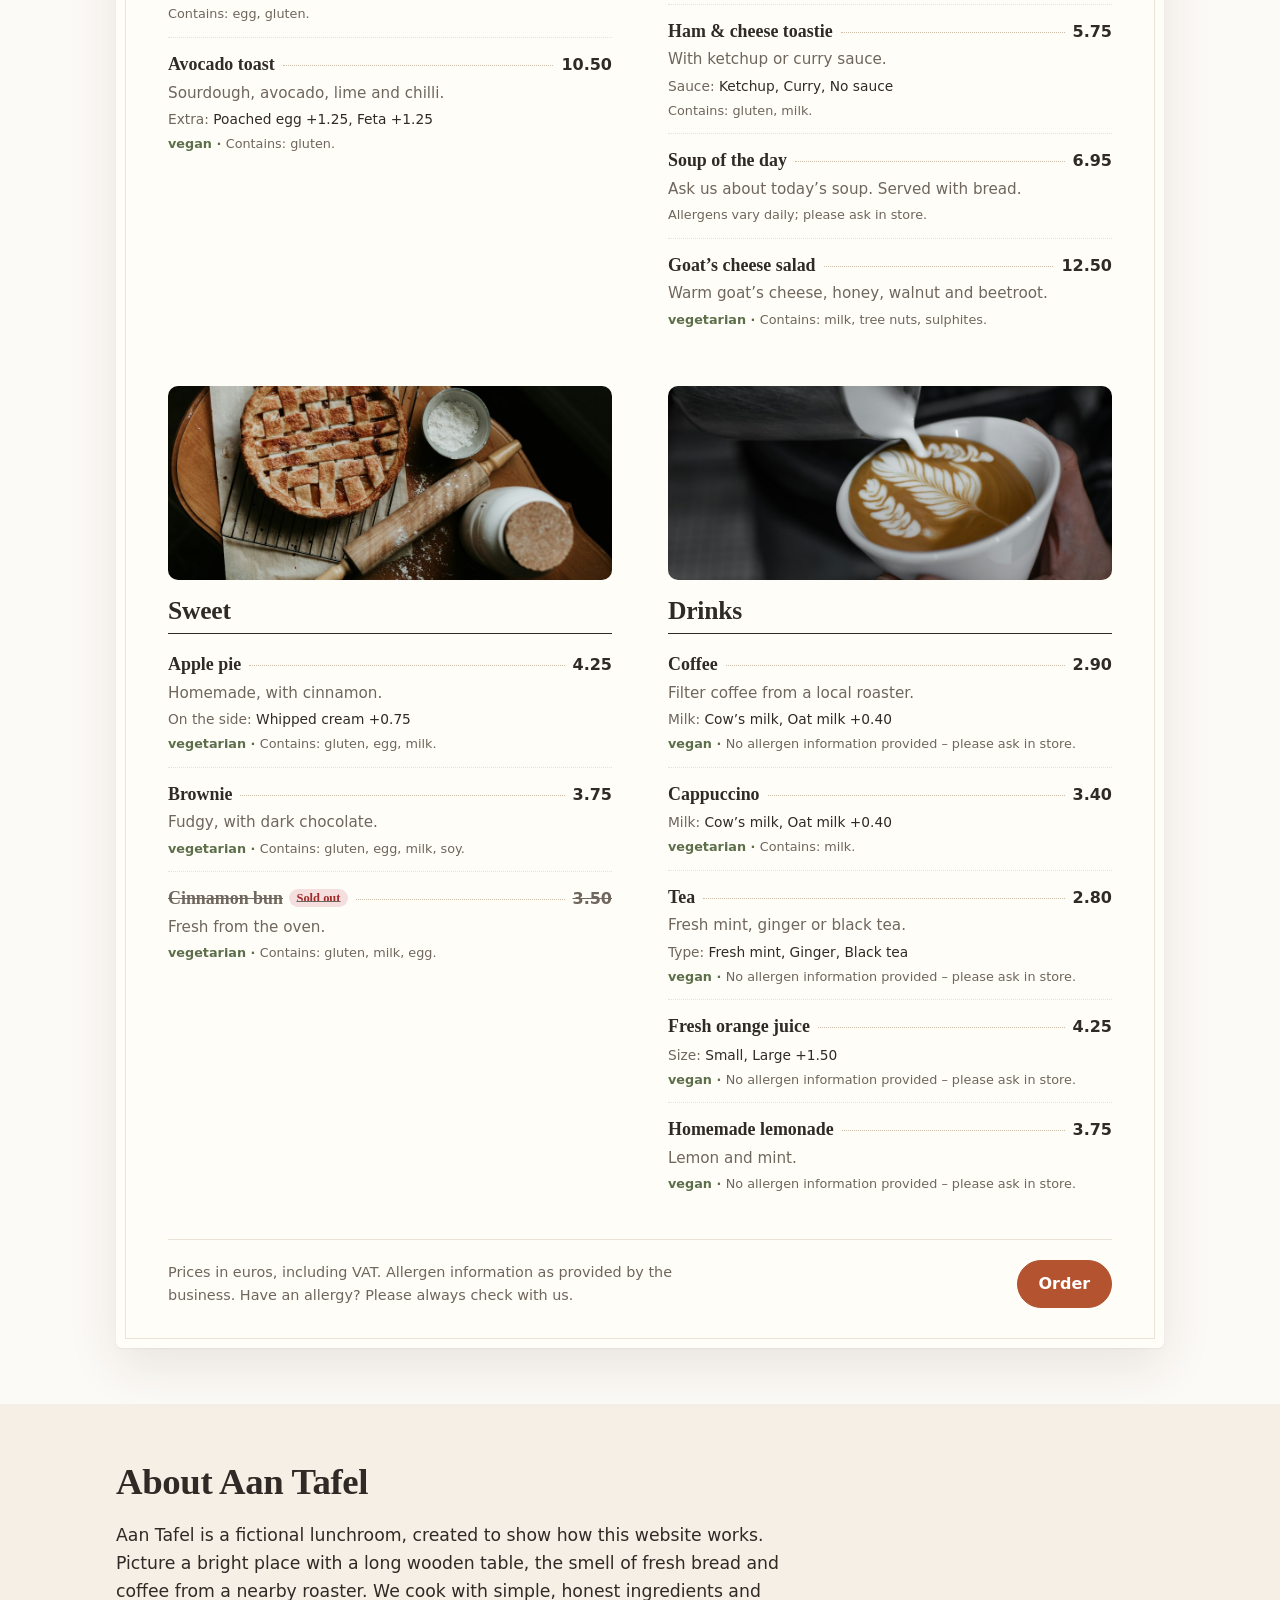
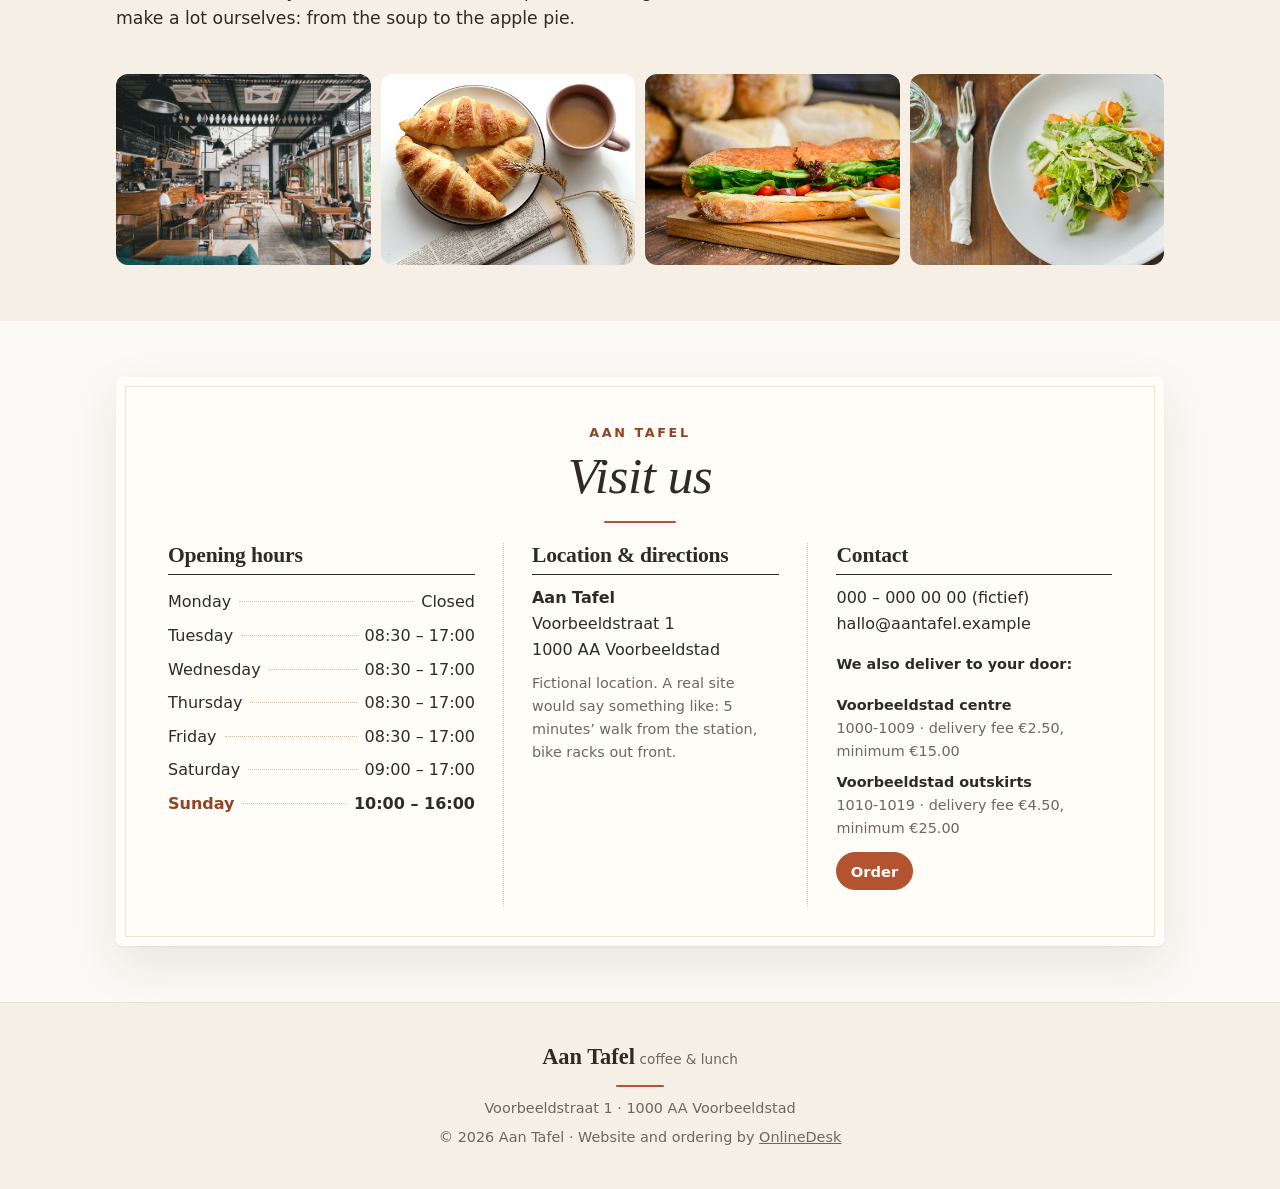
==== commit e7c1b320: "Refresh homepage for consistent sticky demo navigation" ====
--- a/index.html
+++ b/index.html
@@ -8,7 +8,7 @@
   <meta name="theme-color" content="#faf5ee">
   <link rel="icon" href="./assets/img/favicon.svg" type="image/svg+xml">
   <link rel="stylesheet" href="./assets/css/site.css?v=mw5e6uc8">
-  <script src="./assets/js/common.js?v=mw5e6uc8" defer></script>
+  <script src="./assets/js/common.js?v=20261106-sticky-demo" defer></script>
   <script src="./assets/js/site.js?v=mw5e6uc8" defer></script>
 </head>
 <body>
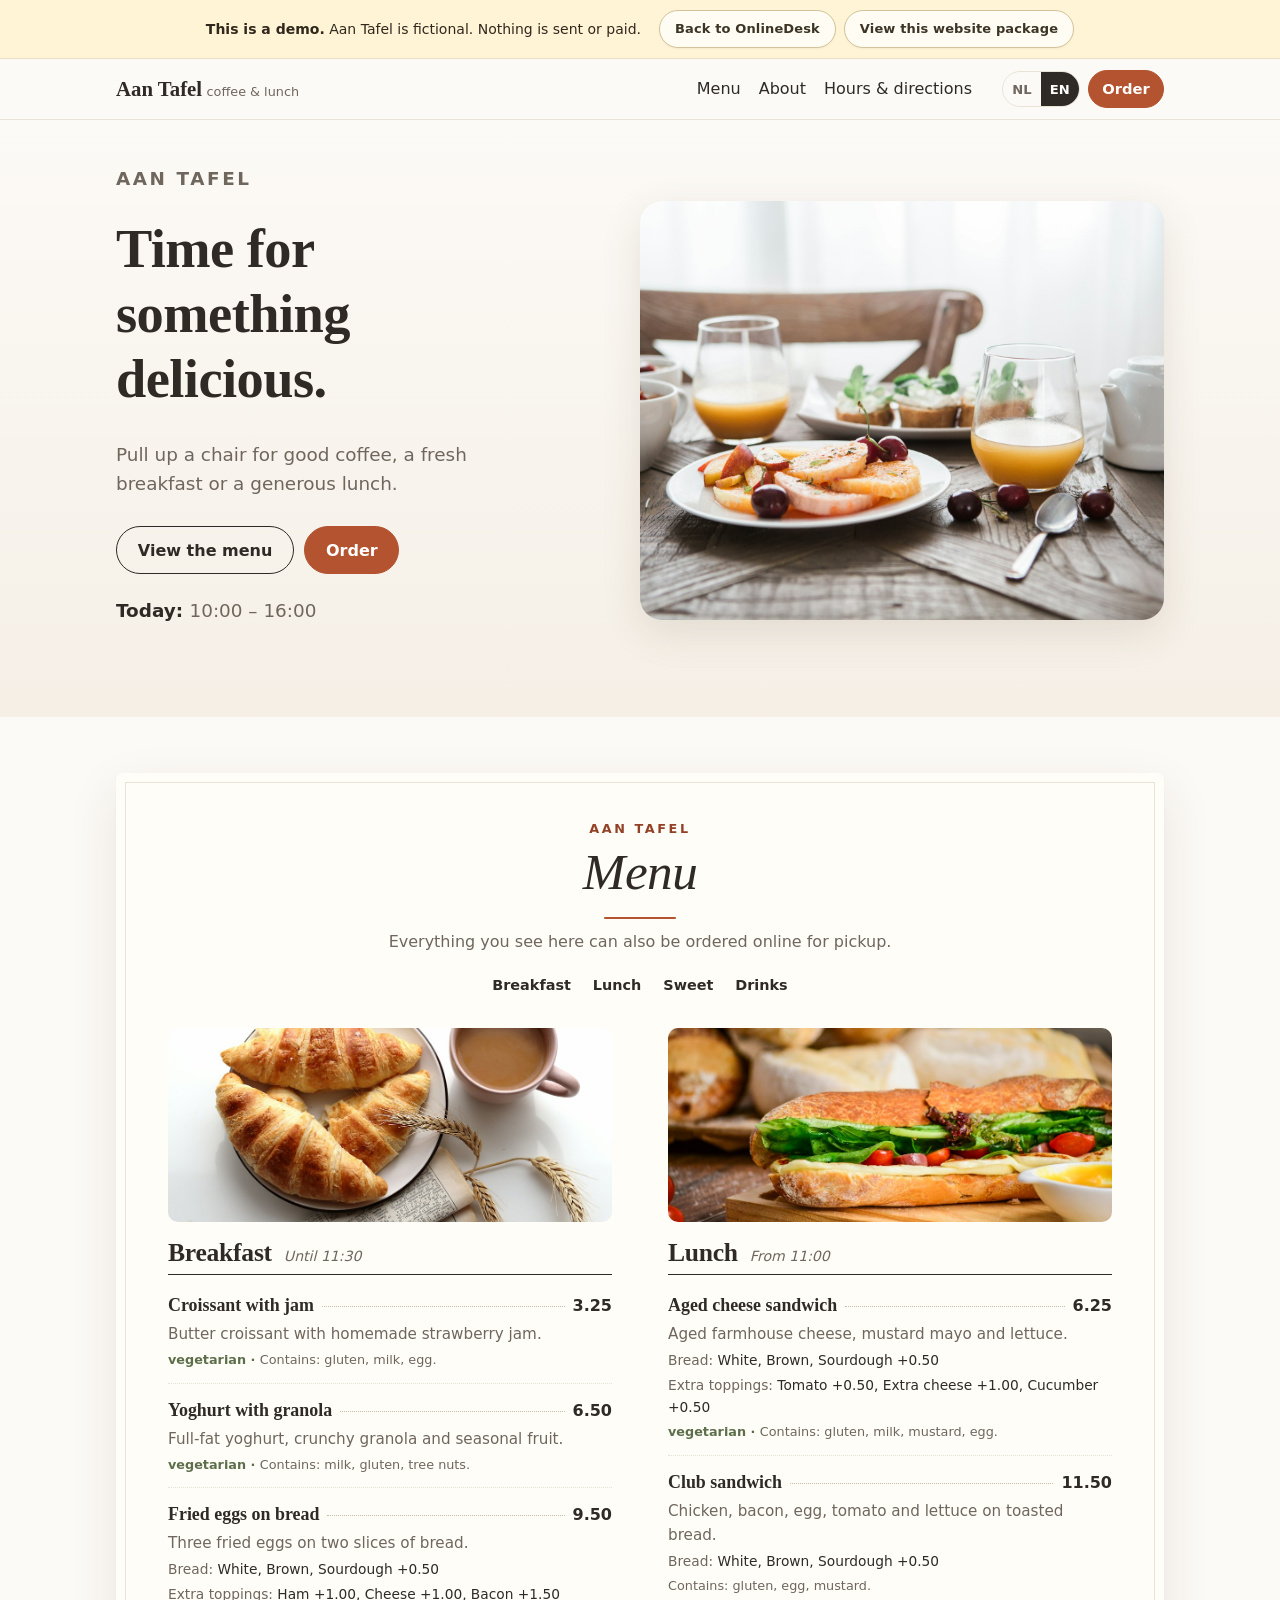
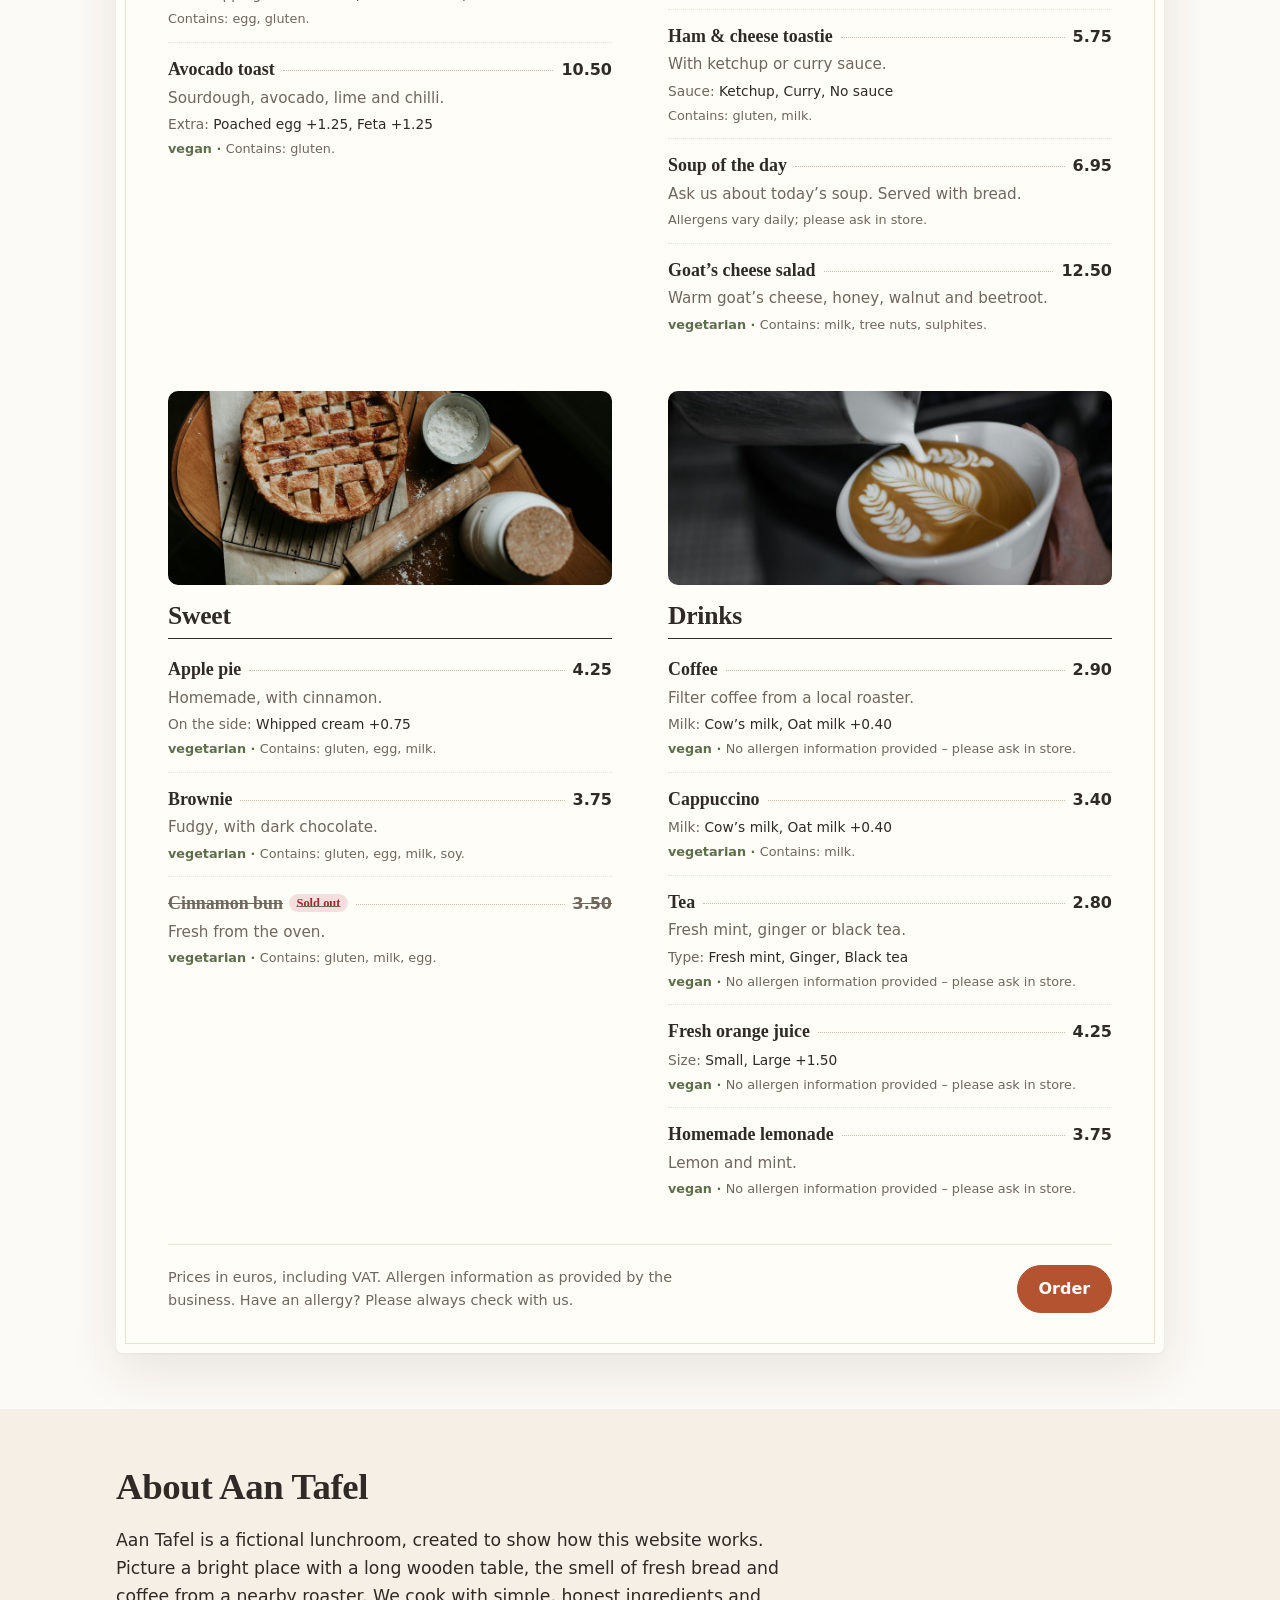
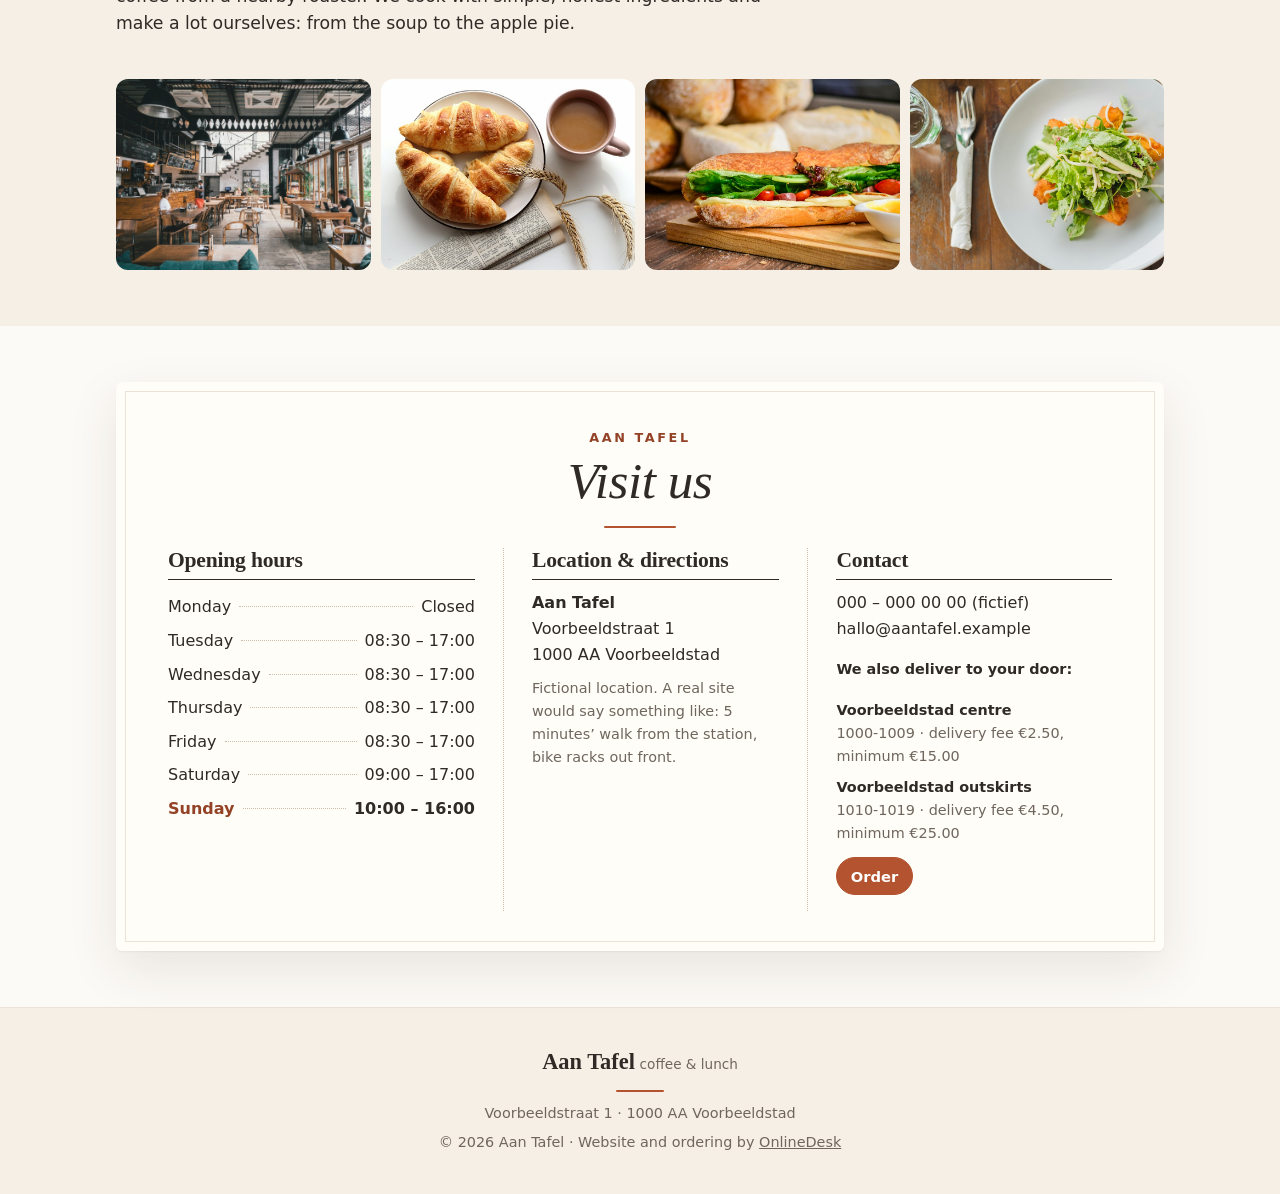
==== commit b4d0deb7: "Refresh matching demo navigation button styling" ====
--- a/index.html
+++ b/index.html
@@ -8,7 +8,7 @@
   <meta name="theme-color" content="#faf5ee">
   <link rel="icon" href="./assets/img/favicon.svg" type="image/svg+xml">
   <link rel="stylesheet" href="./assets/css/site.css?v=mw5e6uc8">
-  <script src="./assets/js/common.js?v=20261106-sticky-demo" defer></script>
+  <script src="./assets/js/common.js?v=20261106-demo-buttons" defer></script>
   <script src="./assets/js/site.js?v=mw5e6uc8" defer></script>
 </head>
 <body>
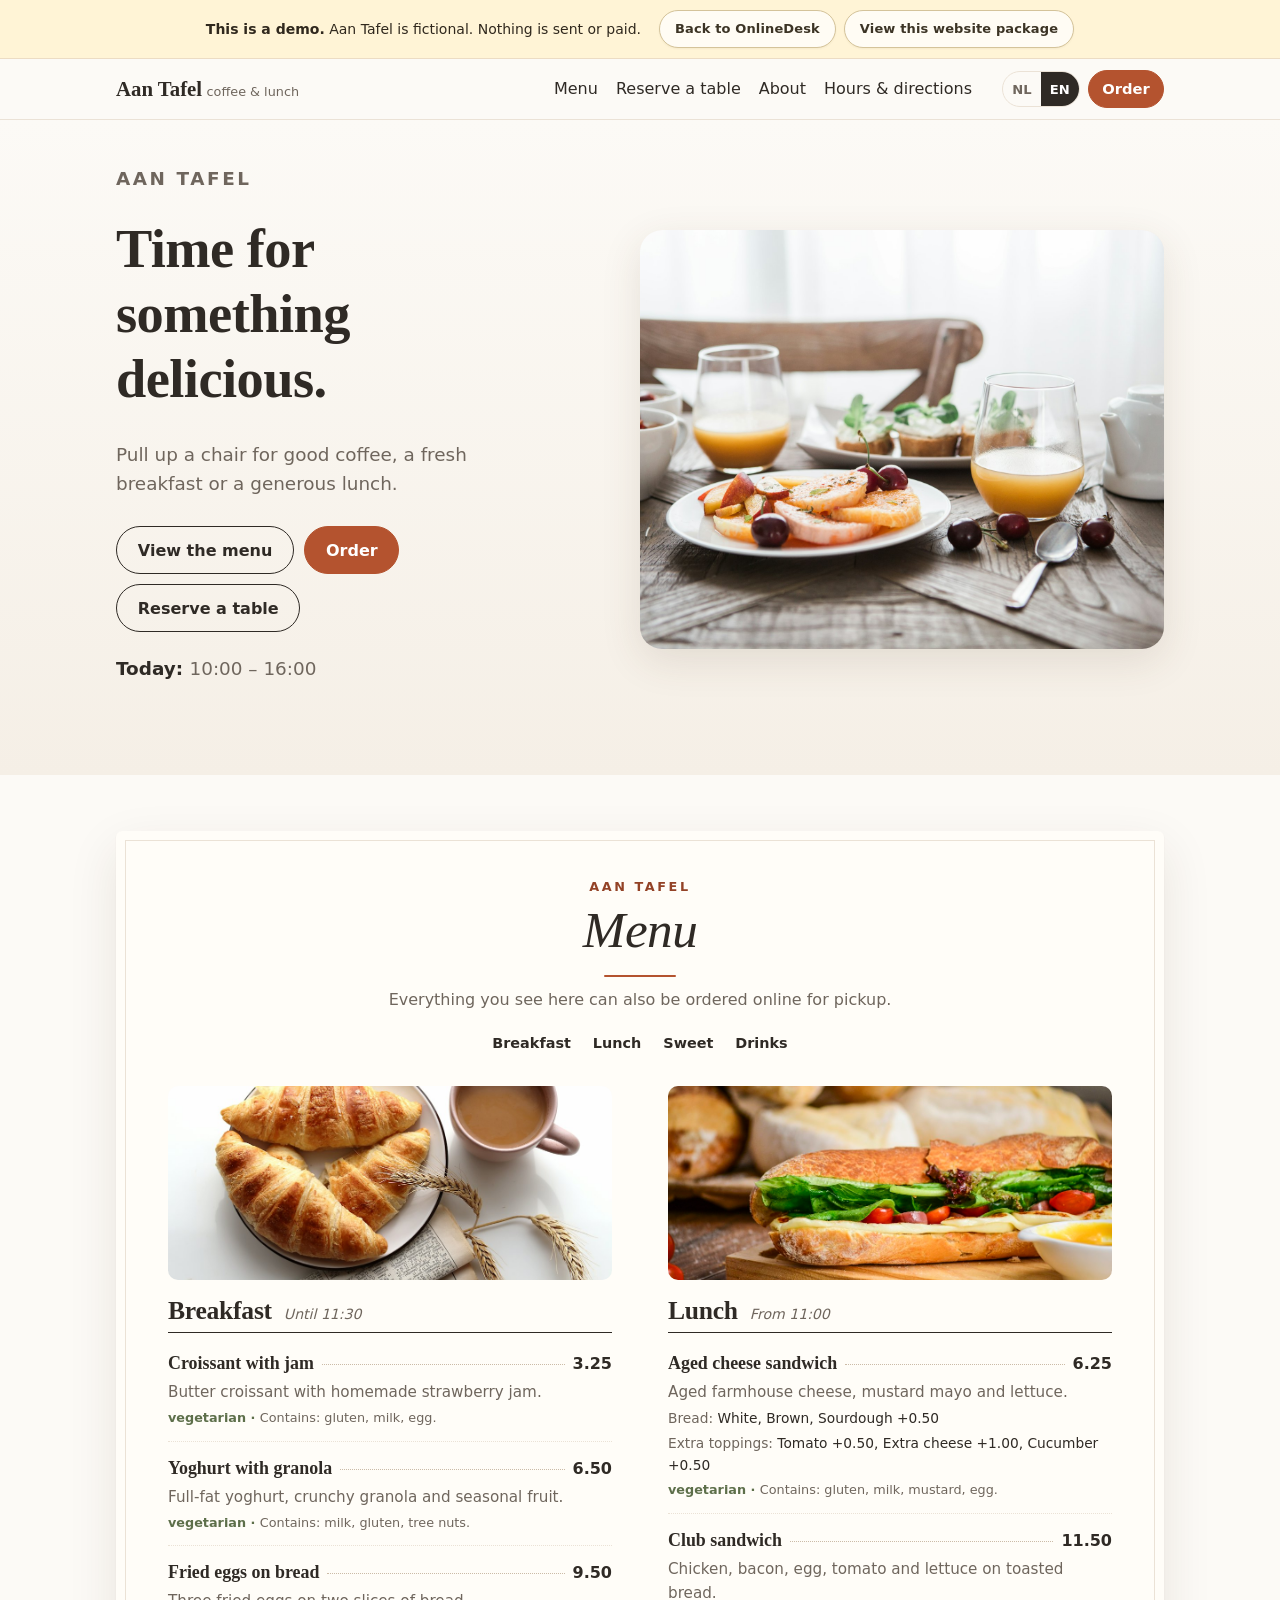
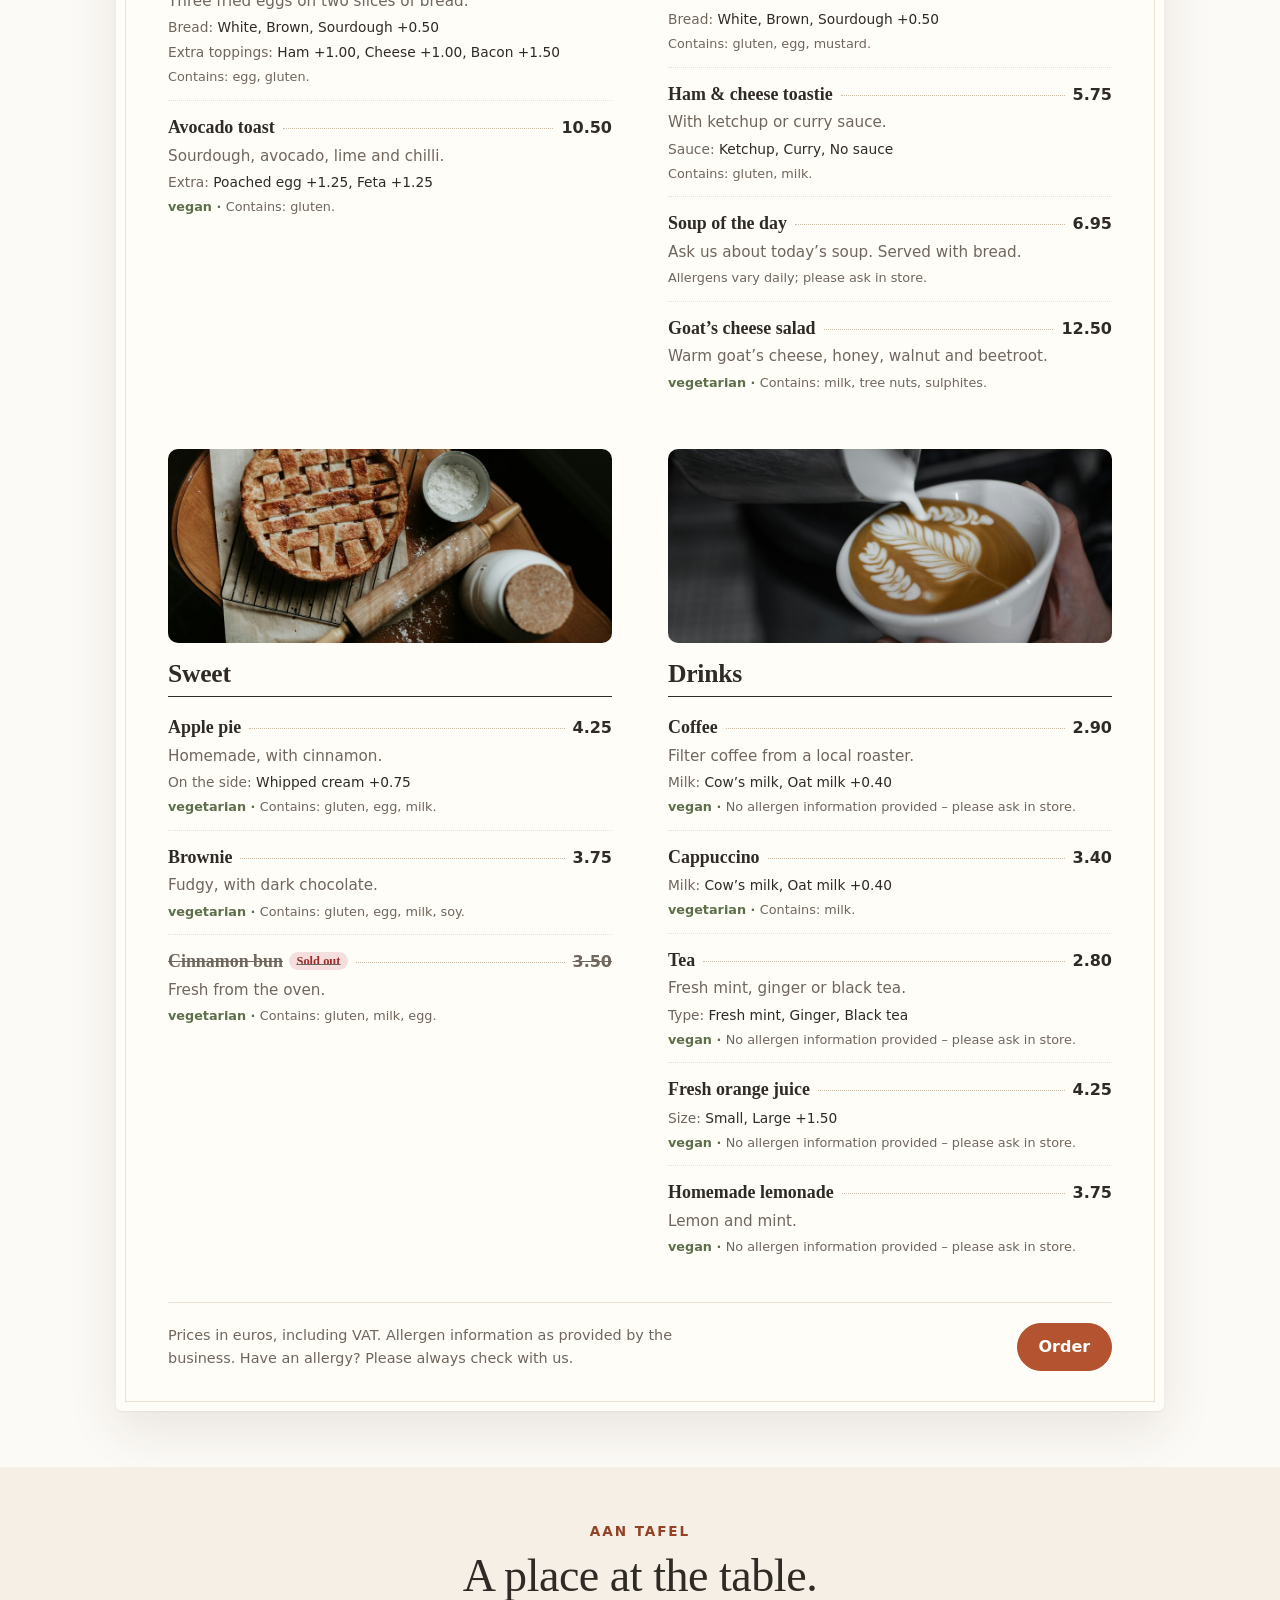
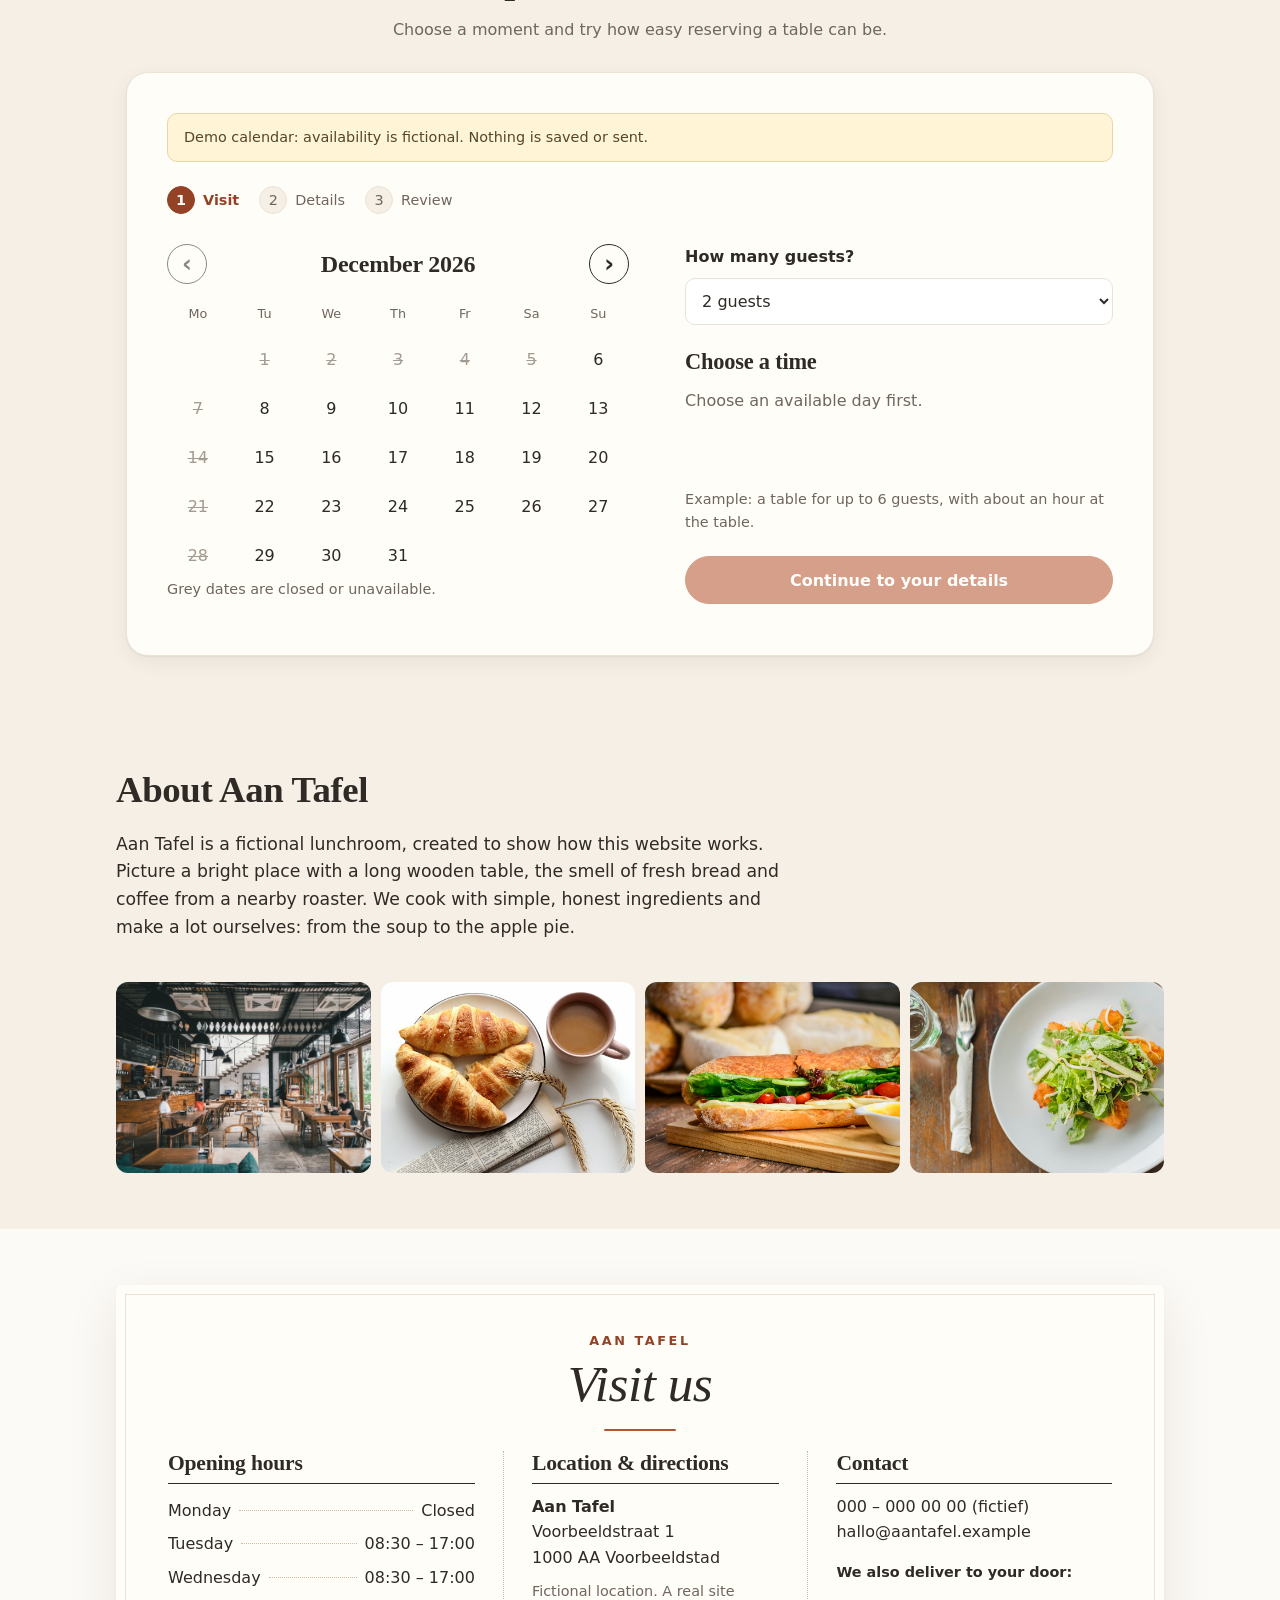
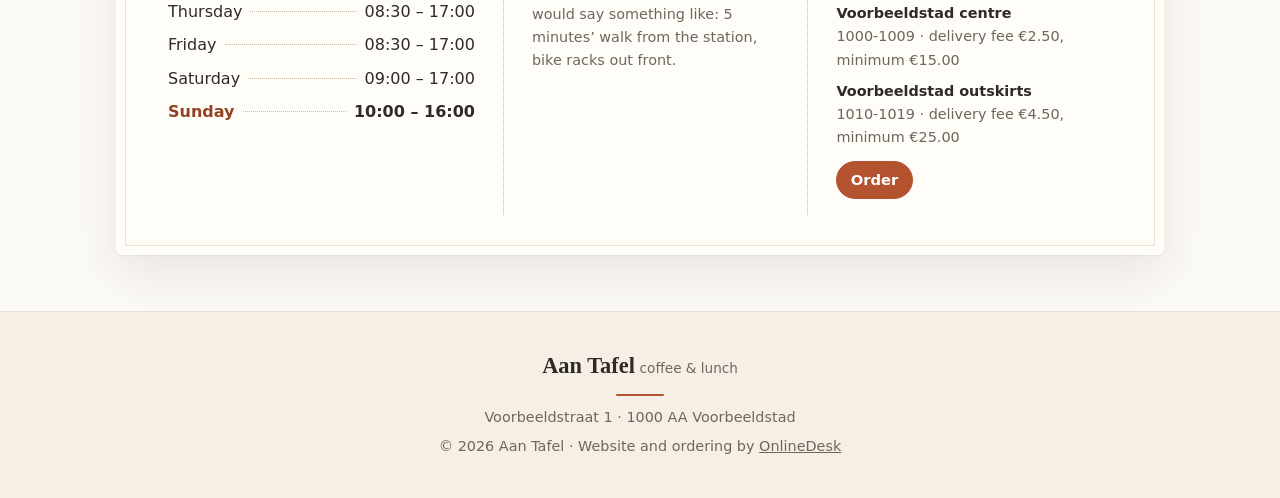
==== commit 8ceef8c9: "Expose table reservation demo from navigation and hero" ====
--- a/index.html
+++ b/index.html
@@ -7,9 +7,9 @@
   <meta name="description" content="Schuif aan voor goede koffie, een vers ontbijt of een uitgebreide lunch.">
   <meta name="theme-color" content="#faf5ee">
   <link rel="icon" href="./assets/img/favicon.svg" type="image/svg+xml">
-  <link rel="stylesheet" href="./assets/css/site.css?v=mw5e6uc8">
+  <link rel="stylesheet" href="./assets/css/site.css?v=20261106-reservations">
   <script src="./assets/js/common.js?v=20261106-demo-buttons" defer></script>
-  <script src="./assets/js/site.js?v=mw5e6uc8" defer></script>
+  <script src="./assets/js/site.js?v=20261106-reservations" defer></script>
 </head>
 <body>
   <div id="demo-banner" class="demo-banner" hidden></div>
@@ -18,6 +18,7 @@
       <a class="brand" data-brand href="./">Aan Tafel</a>
       <nav class="nav" aria-label="Hoofdmenu">
         <a href="#menukaart" data-i18n="nav_menu">Menukaart</a>
+        <a href="#reserveren" data-reserve-link>Reserveer een tafel</a>
         <a href="#over" data-i18n="nav_story">Over ons</a>
         <a href="#info" data-i18n="nav_info">Openingstijden &amp; route</a>
       </nav>
@@ -42,6 +43,7 @@
           <div class="hero-actions">
             <a class="btn" href="#menukaart" data-i18n="btn_menu">Bekijk de menukaart</a>
             <a class="btn btn-primary" data-href="/bestellen" href="./bestellen" data-i18n="btn_order">Bestel voor afhalen</a>
+            <a class="btn" href="#reserveren" data-reserve-link>Reserveer een tafel</a>
           </div>
           <p class="hero-facts" id="hero-facts"></p>
         </div>
@@ -63,6 +65,14 @@
             <a class="btn btn-primary" data-href="/bestellen" href="./bestellen" data-i18n="btn_order">Bestel voor afhalen</a>
           </footer>
         </article>
+      </div>
+    </section>
+
+
+    <section id="reserveren" class="section-soft" aria-labelledby="reservation-title">
+      <div class="wrap reservation-wrap">
+        <header class="reservation-heading"><p class="hero-name">AAN TAFEL</p><h2 id="reservation-title">Een plekje aan tafel.</h2><p id="reservation-intro">Kies een moment en ervaar hoe eenvoudig reserveren kan zijn.</p></header>
+        <div id="reservation-app" class="reservation-card"><p>De demoagenda wordt geladen…</p></div>
       </div>
     </section>
 
--- a/assets/css/site.css
+++ b/assets/css/site.css
@@ -367,3 +367,15 @@
 .early-mode { margin-top: 12px; }
 .early-mode .field { margin: 12px 0 0; }
 .early-mode .mode-switch[hidden] + .field { margin-top: 0; }
+
+/* Demo reservation calendar */
+.reservation-wrap{max-width:1060px}.reservation-heading{text-align:center;margin-bottom:30px}.reservation-heading h2{font:500 clamp(32px,4vw,46px)/1.15 var(--serif);margin:10px 0 14px}.reservation-heading>p:last-child{color:var(--muted)}
+.reservation-card{background:var(--paper);border:1px solid var(--line);border-radius:22px;padding:clamp(18px,4vw,40px);box-shadow:var(--shadow)}
+.reservation-demo{background:#fff4d6;border:1px solid #ead7a9;border-radius:10px;padding:12px 16px;color:#55462a;font-size:.9rem;margin:0 0 24px}
+.reservation-progress{display:flex;gap:20px;list-style:none;padding:0;margin:0 0 30px;flex-wrap:wrap}.reservation-progress li{display:flex;align-items:center;gap:8px;color:var(--muted);font-size:.9rem}.reservation-progress li span{display:grid;place-items:center;width:28px;height:28px;border-radius:50%;background:var(--soft);border:1px solid var(--line)}.reservation-progress .is-active{color:var(--accent-dark);font-weight:650}.reservation-progress .is-active span{background:var(--accent-dark);color:#fff;border-color:var(--accent-dark)}
+.reservation-columns{display:grid;grid-template-columns:1.08fr 1fr;gap:clamp(24px,5vw,56px)}.reservation-month{display:flex;align-items:center;justify-content:space-between;margin-bottom:20px;gap:8px}.reservation-month h3{margin:0;font-family:var(--serif);font-size:1.5rem;text-transform:capitalize}.reservation-month .btn{min-width:40px;min-height:40px;padding:4px 12px;font-size:24px}
+.reservation-calendar{display:grid;grid-template-columns:repeat(7,minmax(0,1fr));gap:5px}.reservation-weekday{text-align:center;font-size:.8rem;color:var(--muted);padding-bottom:8px}.reservation-day{font:inherit;border:1px solid transparent;background:transparent;border-radius:10px;min-height:44px;cursor:pointer;color:var(--ink)}.reservation-day:not(:disabled):hover,.reservation-time:not(:disabled):hover{border-color:var(--accent);background:var(--soft)}.reservation-day:disabled{color:#a39b90;cursor:default;background:transparent;text-decoration:line-through;text-decoration-thickness:1px}.reservation-day.is-selected,.reservation-time.is-selected{background:var(--accent-dark)!important;color:white!important;border-color:var(--accent-dark)}
+.reservation-options>label{display:block;font-weight:650;margin-bottom:8px}.reservation-options select{width:100%;padding:12px;border-radius:10px;background:white;border:1px solid var(--line);font:inherit;color:var(--ink);margin-bottom:12px}.reservation-options h3{font-family:var(--serif);font-size:1.4rem;margin:12px 0}.reservation-times{display:flex;flex-wrap:wrap;gap:8px;min-height:100px;align-content:start}.reservation-date-label{width:100%;font-size:.9rem;color:var(--muted);margin:0 0 4px}.reservation-time{display:flex;flex-direction:column;align-items:center;justify-content:center;min-width:72px;min-height:46px;padding:7px 10px;border:1px solid var(--line);border-radius:10px;background:white;color:var(--ink);font:inherit;cursor:pointer}.reservation-time small{font-size:.65rem}.reservation-time:disabled{color:#948c82;background:#f1ede7;cursor:default}.reservation-options>.btn{width:100%;margin-top:8px}
+.reservation-card button:focus-visible,.reservation-card input:focus-visible,.reservation-card select:focus-visible,.reservation-card textarea:focus-visible{outline:3px solid var(--accent);outline-offset:3px}.reservation-card button:disabled{opacity:.55;cursor:not-allowed}.reservation-calendar .reservation-day:disabled{opacity:1}.reservation-details,.reservation-review,.reservation-success{max-width:650px;margin:auto}.reservation-details>h3,.reservation-review>h3,.reservation-success>h3{font:500 30px/1.2 var(--serif);margin:0 0 24px}.reservation-field{display:block;margin:18px 0}.reservation-field>span{display:block;font-weight:600;margin-bottom:6px}.reservation-field input,.reservation-field textarea{width:100%;box-sizing:border-box;border:1px solid #d9cfc0;border-radius:10px;padding:12px 14px;font:inherit;background:white;color:var(--ink)}.reservation-field textarea{min-height:90px;resize:vertical}
+.reservation-summary{margin:16px 0 24px;padding:16px 20px;background:var(--soft);border-radius:12px}.reservation-summary>div{display:grid;grid-template-columns:110px 1fr;gap:16px;padding:7px 0}.reservation-summary dt{color:var(--muted)}.reservation-summary dd{margin:0;overflow-wrap:anywhere}.reservation-actions{display:flex;justify-content:space-between;gap:12px;flex-wrap:wrap;margin-top:26px}.reservation-success{text-align:center}.reservation-success .reservation-summary{text-align:left}.reservation-check{display:grid;place-items:center;margin:0 auto 18px;width:58px;height:58px;border-radius:50%;background:#e8eee0;color:#456038;font-size:30px}
+@media(max-width:700px){.reservation-columns{grid-template-columns:1fr}.reservation-progress{gap:12px}.reservation-progress li{font-size:.8rem}.reservation-card{padding:18px 14px}.reservation-summary{padding:12px}.reservation-summary>div{grid-template-columns:85px 1fr;gap:8px}.reservation-actions>.btn{flex:1;text-align:center}.reservation-month h3{font-size:1.25rem}}
